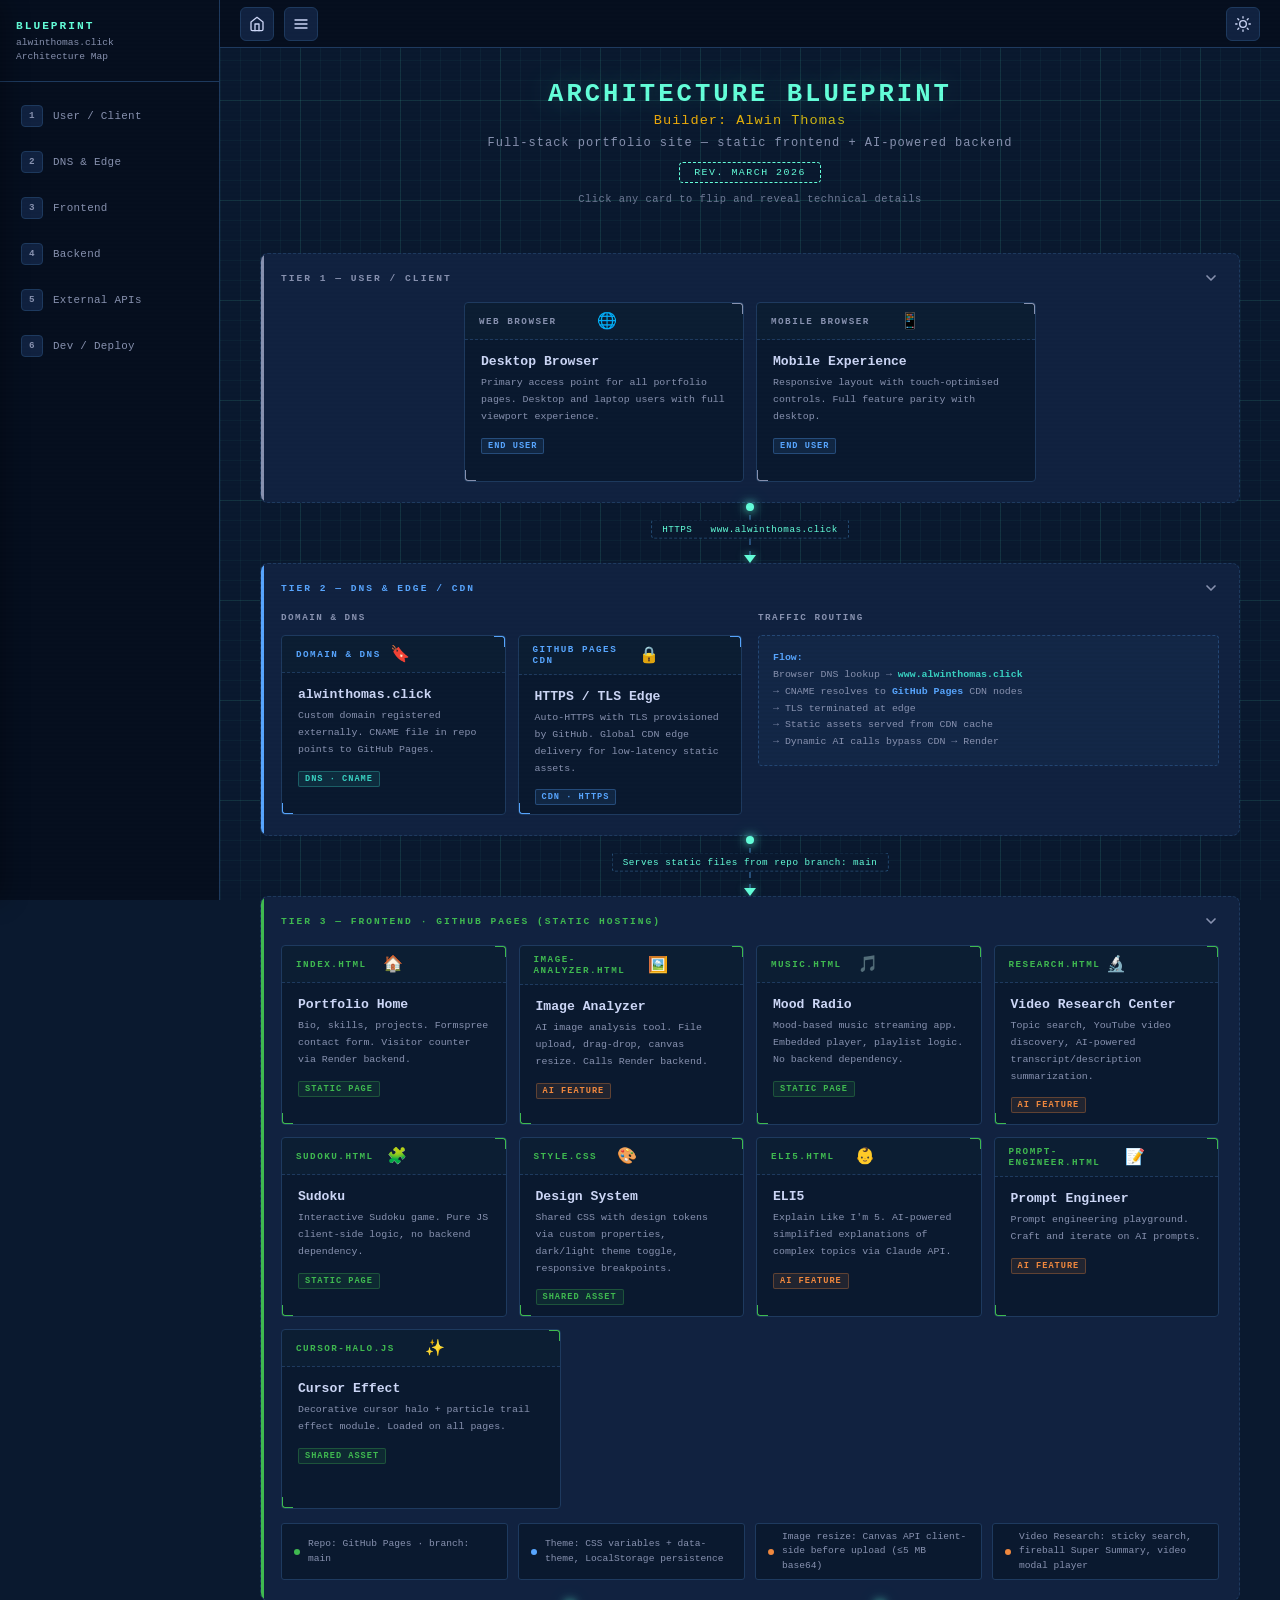
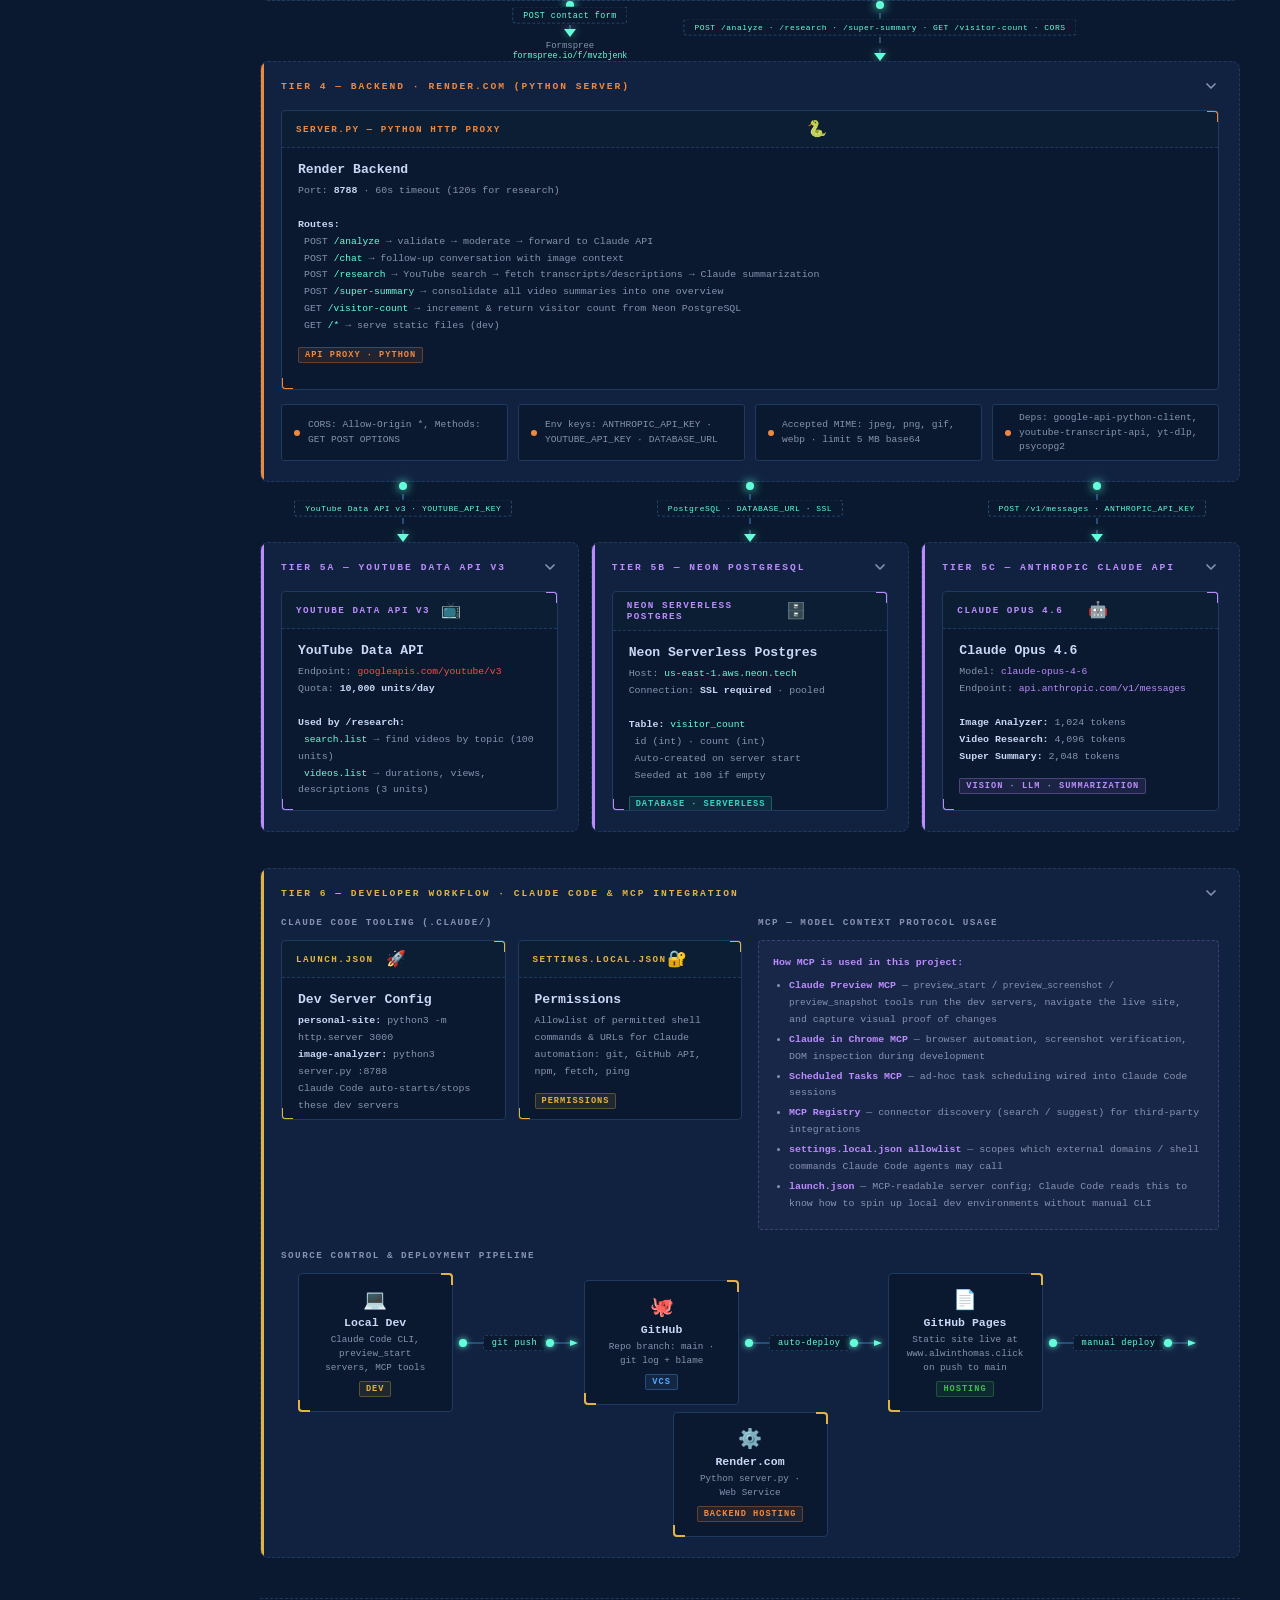
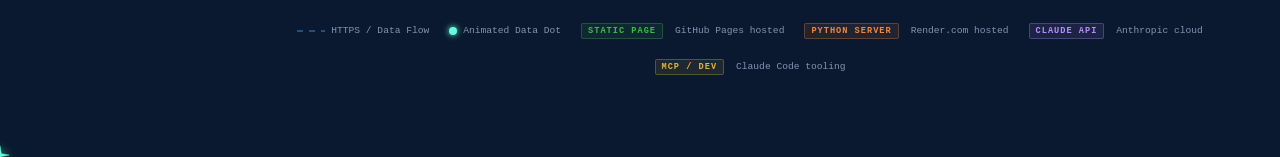
==== architecture.html @ e3422903 "Redesign architecture page: blueprint + flippable bento cards - Combined blueprint grid aesthetic wi" ====
<!DOCTYPE html>
<html lang="en">
<head>
  <meta charset="UTF-8">
  <meta name="viewport" content="width=device-width, initial-scale=1.0">
  <title>Architecture Blueprint</title>
  <style>
    /* ═══════════════════════════════════════════════════════════
       CSS CUSTOM PROPERTIES
    ═══════════════════════════════════════════════════════════ */
    :root {
      --bg: #0a192f;
      --bg-deep: #060f1f;
      --surface: #112240;
      --surface2: #1d3461;
      --border: #1e3a5f;
      --border-bright: #264f78;
      --text: #ccd6f6;
      --text-dim: #8892b0;
      --accent: #64ffda;
      --accent-glow: rgba(100, 255, 218, 0.15);
      --accent-blue: #58a6ff;
      --accent-green: #3fb950;
      --accent-orange: #f0883e;
      --accent-purple: #bc8cff;
      --accent-yellow: #e3b341;
      --accent-red: #f85149;
      --accent-teal: #39d3c3;
      --grid-color: rgba(100, 255, 218, 0.04);
      --grid-line: rgba(100, 255, 218, 0.08);
      --sidebar-w: 220px;
      --mono: 'SF Mono', 'Fira Code', 'Fira Mono', 'Roboto Mono', Consolas, monospace;
      --flip-speed: 0.6s;
    }
    [data-theme="light"] {
      --bg: #e8edf5;
      --bg-deep: #dde3ee;
      --surface: #ffffff;
      --surface2: #f0f4fa;
      --border: #c0cfe0;
      --border-bright: #8da4c4;
      --text: #1a2744;
      --text-dim: #4a5a7a;
      --accent: #0fa68a;
      --accent-glow: rgba(15, 166, 138, 0.1);
      --grid-color: rgba(15, 166, 138, 0.03);
      --grid-line: rgba(15, 166, 138, 0.06);
      --accent-blue: #0969da;
      --accent-green: #1a7f37;
      --accent-orange: #bc4c00;
      --accent-purple: #8250df;
      --accent-yellow: #9a6700;
      --accent-red: #cf222e;
      --accent-teal: #0e8a7e;
    }

    /* ═══════════════════════════════════════════════════════════
       RESET & BASE
    ═══════════════════════════════════════════════════════════ */
    *, *::before, *::after { box-sizing: border-box; margin: 0; padding: 0; }

    body {
      font-family: var(--mono);
      background: var(--bg);
      color: var(--text);
      min-height: 100vh;
      overflow-x: hidden;
      position: relative;
    }

    /* Blueprint grid background */
    body::before {
      content: '';
      position: fixed;
      inset: 0;
      background:
        linear-gradient(var(--grid-line) 1px, transparent 1px),
        linear-gradient(90deg, var(--grid-line) 1px, transparent 1px),
        linear-gradient(var(--grid-color) 1px, transparent 1px),
        linear-gradient(90deg, var(--grid-color) 1px, transparent 1px);
      background-size: 100px 100px, 100px 100px, 20px 20px, 20px 20px;
      z-index: 0;
      pointer-events: none;
    }

    /* Scanline FX */
    body::after {
      content: '';
      position: fixed;
      inset: 0;
      background: repeating-linear-gradient(0deg, transparent, transparent 2px, rgba(0,0,0,0.015) 2px, rgba(0,0,0,0.015) 4px);
      pointer-events: none;
      z-index: 9990;
    }
    [data-theme="light"] body::after { background: none; }

    html { scroll-behavior: smooth; }

    /* ═══════════════════════════════════════════════════════════
       RAINBOW TITLE EFFECT
    ═══════════════════════════════════════════════════════════ */
    @keyframes rainbowShift {
      0%   { background-position: 0% 50%; }
      50%  { background-position: 100% 50%; }
      100% { background-position: 0% 50%; }
    }
    .rainbow-text {
      background: linear-gradient(90deg, #f97316, #eab308, #22c55e, #3b82f6, #a855f7, #ec4899, #f97316);
      background-size: 300% 100%;
      -webkit-background-clip: text;
      background-clip: text;
      -webkit-text-fill-color: transparent;
      color: transparent;
      animation: rainbowShift 4s ease infinite;
      font-weight: 500;
    }

    /* ═══════════════════════════════════════════════════════════
       LAYOUT: SIDEBAR + MAIN
    ═══════════════════════════════════════════════════════════ */
    .layout {
      display: flex;
      min-height: 100vh;
      position: relative;
      z-index: 1;
    }

    /* ── Left Sidebar ── */
    .sidebar {
      position: fixed;
      top: 0; left: 0;
      width: var(--sidebar-w);
      height: 100vh;
      background: var(--bg-deep);
      border-right: 1px solid var(--border);
      display: flex;
      flex-direction: column;
      z-index: 50;
      padding: 20px 0;
      overflow-y: auto;
      transition: transform 0.3s ease;
    }
    .sidebar-brand {
      padding: 0 16px 16px;
      border-bottom: 1px solid var(--border);
      margin-bottom: 12px;
    }
    .sidebar-brand h2 {
      font-size: 0.7rem;
      text-transform: uppercase;
      letter-spacing: 2px;
      color: var(--accent);
      margin-bottom: 4px;
    }
    .sidebar-brand p {
      font-size: 0.6rem;
      color: var(--text-dim);
      line-height: 1.5;
    }
    .sidebar-nav {
      list-style: none;
      display: flex;
      flex-direction: column;
      gap: 2px;
      padding: 0 8px;
      flex: 1;
    }
    .sidebar-nav li a {
      display: flex;
      align-items: center;
      gap: 10px;
      padding: 10px 12px;
      border-radius: 6px;
      text-decoration: none;
      font-size: 0.68rem;
      color: var(--text-dim);
      transition: all 0.2s;
      border: 1px solid transparent;
      letter-spacing: 0.3px;
    }
    .sidebar-nav li a:hover,
    .sidebar-nav li a.active {
      background: var(--accent-glow);
      color: var(--accent);
      border-color: rgba(100, 255, 218, 0.15);
    }
    .sidebar-nav li a .tier-num {
      display: inline-flex;
      align-items: center;
      justify-content: center;
      width: 22px; height: 22px;
      border-radius: 4px;
      background: var(--surface);
      border: 1px solid var(--border);
      font-size: 0.58rem;
      font-weight: 700;
      flex-shrink: 0;
    }
    .sidebar-nav li a.active .tier-num {
      background: var(--accent);
      color: var(--bg);
      border-color: var(--accent);
    }

    /* ── Main content area ── */
    .main {
      margin-left: var(--sidebar-w);
      flex: 1;
      padding: 64px 40px 80px;
      min-width: 0;
    }

    /* ═══════════════════════════════════════════════════════════
       TOP BAR
    ═══════════════════════════════════════════════════════════ */
    .top-bar {
      position: fixed;
      top: 0;
      left: var(--sidebar-w);
      right: 0;
      height: 48px;
      background: var(--bg-deep);
      border-bottom: 1px solid var(--border);
      display: flex;
      align-items: center;
      justify-content: space-between;
      padding: 0 20px;
      z-index: 60;
      backdrop-filter: blur(10px);
      -webkit-backdrop-filter: blur(10px);
    }
    .top-bar-left, .top-bar-right {
      display: flex;
      align-items: center;
      gap: 10px;
    }
    .btn-icon {
      width: 34px; height: 34px;
      border-radius: 6px;
      border: 1px solid var(--border);
      background: var(--surface);
      color: var(--text);
      cursor: pointer;
      display: flex;
      align-items: center;
      justify-content: center;
      transition: all 0.2s;
      text-decoration: none;
    }
    .btn-icon:hover {
      border-color: var(--accent);
      color: var(--accent);
    }
    .btn-icon svg { width: 16px; height: 16px; }

    .theme-toggle .icon-sun,
    .theme-toggle .icon-moon {
      position: absolute;
      transition: opacity 0.2s, transform 0.2s;
    }
    .theme-toggle .icon-moon { opacity: 0; transform: rotate(-30deg) scale(0.8); }
    [data-theme="light"] .theme-toggle .icon-sun { opacity: 0; transform: rotate(30deg) scale(0.8); }
    [data-theme="light"] .theme-toggle .icon-moon { opacity: 1; transform: rotate(0deg) scale(1); }

    .hamburger-btn { display: none; }

    /* ═══════════════════════════════════════════════════════════
       HEADER
    ═══════════════════════════════════════════════════════════ */
    .page-header {
      text-align: center;
      margin-bottom: 48px;
      padding-top: 16px;
    }
    .page-header h1 {
      font-size: 1.6rem;
      font-weight: 700;
      letter-spacing: 3px;
      text-transform: uppercase;
      color: var(--accent);
      text-shadow: 0 0 30px rgba(100, 255, 218, 0.3);
      margin-bottom: 4px;
    }
    .page-header .rainbow-text {
      font-size: 0.85rem;
      letter-spacing: 1px;
      margin-bottom: 8px;
    }
    .page-header .subtitle {
      font-size: 0.75rem;
      color: var(--text-dim);
      letter-spacing: 1px;
    }
    .page-header .badge {
      display: inline-block;
      margin-top: 12px;
      padding: 4px 14px;
      border: 1px dashed var(--accent);
      border-radius: 4px;
      font-size: 0.62rem;
      color: var(--accent);
      letter-spacing: 1.5px;
      text-transform: uppercase;
    }
    .page-header .flip-instruction {
      display: block;
      margin-top: 10px;
      font-size: 0.65rem;
      color: var(--text-dim);
      letter-spacing: 0.5px;
      opacity: 0.8;
    }

    /* ═══════════════════════════════════════════════════════════
       TIER SECTIONS (Collapsible)
    ═══════════════════════════════════════════════════════════ */
    .tier-section {
      position: relative;
      margin-bottom: 0;
      scroll-margin-top: 60px;
    }
    .tier-band {
      border: 1px dashed var(--border);
      border-radius: 8px;
      background: var(--surface);
      position: relative;
      overflow: hidden;
      transition: border-color 0.3s;
    }
    .tier-band::before {
      content: '';
      position: absolute;
      top: 0; left: 0;
      width: 3px; height: 100%;
      background: var(--tier-color, var(--accent));
    }
    .tier-band.highlight {
      border-color: var(--accent);
      box-shadow: 0 0 20px rgba(100, 255, 218, 0.08);
    }

    .tier-header {
      display: flex;
      align-items: center;
      gap: 12px;
      padding: 16px 20px;
      cursor: pointer;
      user-select: none;
      transition: background 0.2s;
    }
    .tier-header:hover {
      background: rgba(100, 255, 218, 0.03);
    }
    .tier-header .tier-label {
      font-size: 0.6rem;
      text-transform: uppercase;
      letter-spacing: 2px;
      color: var(--tier-color, var(--accent));
      font-weight: 700;
      flex: 1;
    }
    .tier-header .tier-chevron {
      width: 16px; height: 16px;
      color: var(--text-dim);
      transition: transform 0.3s;
      flex-shrink: 0;
    }
    .tier-band.collapsed .tier-chevron {
      transform: rotate(-90deg);
    }
    .tier-body {
      padding: 0 20px 20px;
      overflow: hidden;
      transition: max-height 0.4s ease, opacity 0.3s ease;
      max-height: 3000px;
      opacity: 1;
    }
    .tier-band.collapsed .tier-body {
      max-height: 0;
      opacity: 0;
      padding-top: 0;
      padding-bottom: 0;
    }

    /* Tier color variants */
    .tier-client   { --tier-color: #8892b0; }
    .tier-edge     { --tier-color: #58a6ff; }
    .tier-frontend { --tier-color: #3fb950; }
    .tier-backend  { --tier-color: #f0883e; }
    .tier-apis     { --tier-color: #bc8cff; }
    .tier-dev      { --tier-color: #e3b341; }

    /* ═══════════════════════════════════════════════════════════
       CONNECTION LINES BETWEEN TIERS
    ═══════════════════════════════════════════════════════════ */
    .connection {
      display: flex;
      flex-direction: column;
      align-items: center;
      padding: 0;
      position: relative;
      height: 60px;
    }
    .connection-line {
      width: 2px;
      flex: 1;
      position: relative;
      overflow: visible;
    }
    .connection-line::before {
      content: '';
      position: absolute;
      top: 0; left: 0;
      width: 100%; height: 100%;
      background: repeating-linear-gradient(
        to bottom,
        var(--border-bright) 0px, var(--border-bright) 6px,
        transparent 6px, transparent 12px
      );
    }
    .connection-line::after {
      content: '';
      position: absolute;
      left: -3px;
      width: 8px; height: 8px;
      border-radius: 50%;
      background: var(--accent);
      box-shadow: 0 0 10px var(--accent), 0 0 20px rgba(100, 255, 218, 0.3);
      animation: flowDown 2s ease-in-out infinite;
    }
    @keyframes flowDown {
      0% { top: -4px; opacity: 0; }
      10% { opacity: 1; }
      90% { opacity: 1; }
      100% { top: calc(100% - 4px); opacity: 0; }
    }
    .connection-label {
      font-size: 0.58rem;
      color: var(--accent);
      background: var(--bg);
      padding: 3px 10px;
      border: 1px dashed var(--border-bright);
      border-radius: 3px;
      white-space: nowrap;
      letter-spacing: 0.5px;
      position: absolute;
      top: 50%;
      left: 50%;
      transform: translate(-50%, -50%);
      z-index: 2;
    }
    .connection-arrow {
      width: 0; height: 0;
      border-left: 6px solid transparent;
      border-right: 6px solid transparent;
      border-top: 8px solid var(--accent);
      filter: drop-shadow(0 0 4px rgba(100, 255, 218, 0.5));
    }
    .connection-split {
      display: flex;
      justify-content: center;
      gap: 60px;
      padding: 0;
    }
    .connection-split .connection {
      flex: 1;
      max-width: 300px;
    }

    /* ═══════════════════════════════════════════════════════════
       FLIPPABLE BENTO CARDS (from Option B, styled as blueprint)
    ═══════════════════════════════════════════════════════════ */
    .cards-grid {
      display: flex;
      gap: 12px;
      flex-wrap: wrap;
    }
    .cards-grid.centered {
      justify-content: center;
    }

    .flip-card {
      perspective: 1200px;
      cursor: pointer;
      flex: 1;
      min-width: 180px;
      max-width: 280px;
    }
    .flip-card.wide {
      max-width: 100%;
      min-width: 0;
      flex: 1 1 100%;
    }

    .flip-card-inner {
      position: relative;
      width: 100%;
      min-height: 180px;
      transition: transform var(--flip-speed) cubic-bezier(0.4, 0, 0.2, 1);
      transform-style: preserve-3d;
    }
    .flip-card.flipped .flip-card-inner {
      transform: rotateY(180deg);
    }

    .flip-front, .flip-back {
      position: absolute;
      inset: 0;
      backface-visibility: hidden;
      -webkit-backface-visibility: hidden;
      border-radius: 4px;
      border: 1px solid var(--border);
      background: var(--bg);
      overflow: hidden;
      display: flex;
      flex-direction: column;
      transition: border-color 0.3s, box-shadow 0.3s;
    }
    .flip-card:hover .flip-front,
    .flip-card:hover .flip-back {
      border-color: var(--accent);
      box-shadow: 0 0 15px rgba(100, 255, 218, 0.08);
    }

    /* Blueprint corner marks */
    .flip-front::before, .flip-back::before {
      content: '';
      position: absolute;
      top: -1px; right: -1px;
      width: 12px; height: 12px;
      border-top: 2px solid var(--tier-color, var(--accent));
      border-right: 2px solid var(--tier-color, var(--accent));
      border-radius: 0 4px 0 0;
      z-index: 2;
    }
    .flip-front::after, .flip-back::after {
      content: '';
      position: absolute;
      bottom: -1px; left: -1px;
      width: 12px; height: 12px;
      border-bottom: 2px solid var(--tier-color, var(--accent));
      border-left: 2px solid var(--tier-color, var(--accent));
      border-radius: 0 0 0 4px;
      z-index: 2;
    }

    .flip-back {
      transform: rotateY(180deg);
    }

    .card-strip {
      padding: 8px 14px;
      display: flex;
      align-items: center;
      justify-content: space-between;
      border-bottom: 1px dashed var(--border);
      flex-shrink: 0;
      background: rgba(100, 255, 218, 0.02);
    }
    .card-strip-label {
      font-size: 0.58rem;
      font-weight: 700;
      text-transform: uppercase;
      letter-spacing: 1.5px;
      color: var(--tier-color, var(--accent));
    }
    .card-strip-icon {
      font-size: 1rem;
    }
    .flip-hint {
      font-size: 0.52rem;
      color: var(--text-dim);
      opacity: 0;
      transition: opacity 0.3s;
      letter-spacing: 0.5px;
    }
    .flip-card:hover .flip-hint {
      opacity: 1;
    }

    .card-content {
      padding: 14px 16px;
      flex: 1;
      display: flex;
      flex-direction: column;
      gap: 6px;
      overflow-y: auto;
    }
    .card-title {
      font-size: 0.82rem;
      font-weight: 700;
      color: var(--text);
      font-family: var(--mono);
    }
    .card-sub {
      font-size: 0.62rem;
      color: var(--text-dim);
      line-height: 1.7;
    }
    .card-sub code {
      color: var(--accent);
      font-size: 0.6rem;
    }
    .card-sub strong {
      color: var(--text);
    }

    /* Back card */
    .back-title {
      font-size: 0.72rem;
      font-weight: 700;
      margin-bottom: 4px;
      color: var(--accent);
      text-transform: uppercase;
      letter-spacing: 1px;
    }
    .back-detail {
      font-size: 0.62rem;
      color: var(--text-dim);
      line-height: 1.7;
    }
    .back-detail code {
      font-family: var(--mono);
      font-size: 0.6rem;
      color: var(--accent);
    }
    .back-detail ul {
      padding-left: 16px;
      margin-top: 4px;
    }
    .back-detail li {
      margin-bottom: 3px;
    }
    .back-detail strong {
      color: var(--text);
    }

    /* Tags */
    .node-tag {
      display: inline-block;
      font-size: 0.54rem;
      font-weight: 700;
      text-transform: uppercase;
      letter-spacing: 1px;
      border-radius: 2px;
      padding: 2px 6px;
      margin-top: 6px;
      border: 1px solid;
      font-family: var(--mono);
      width: fit-content;
    }
    .tag-blue    { background: rgba(88,166,255,.1);  color: var(--accent-blue);   border-color: rgba(88,166,255,.3); }
    .tag-green   { background: rgba(63,185,80,.1);   color: var(--accent-green);  border-color: rgba(63,185,80,.3); }
    .tag-orange  { background: rgba(240,136,62,.1);  color: var(--accent-orange); border-color: rgba(240,136,62,.3); }
    .tag-purple  { background: rgba(188,140,255,.1); color: var(--accent-purple); border-color: rgba(188,140,255,.3); }
    .tag-yellow  { background: rgba(227,179,65,.1);  color: var(--accent-yellow); border-color: rgba(227,179,65,.3); }
    .tag-teal    { background: rgba(57,211,195,.1);  color: var(--accent-teal);   border-color: rgba(57,211,195,.3); }
    .tag-red     { background: rgba(248,81,73,.1);   color: var(--accent-red);    border-color: rgba(248,81,73,.3); }

    /* ═══════════════════════════════════════════════════════════
       INFO CHIPS
    ═══════════════════════════════════════════════════════════ */
    .info-row {
      display: flex;
      gap: 10px;
      flex-wrap: wrap;
      margin-top: 14px;
    }
    .info-chip {
      display: flex;
      align-items: center;
      gap: 8px;
      background: var(--bg);
      border: 1px solid var(--border);
      border-radius: 3px;
      padding: 6px 12px;
      font-size: 0.6rem;
      color: var(--text-dim);
      flex: 1;
      min-width: 170px;
      line-height: 1.5;
    }
    .info-chip .dot {
      width: 6px; height: 6px;
      border-radius: 50%;
      flex-shrink: 0;
    }
    .dot-green  { background: var(--accent-green); }
    .dot-orange { background: var(--accent-orange); }
    .dot-purple { background: var(--accent-purple); }
    .dot-blue   { background: var(--accent-blue); }
    .dot-yellow { background: var(--accent-yellow); }
    .dot-teal   { background: var(--accent-teal); }

    /* ═══════════════════════════════════════════════════════════
       SPLIT LAYOUT & MCP BOX
    ═══════════════════════════════════════════════════════════ */
    .split {
      display: flex;
      gap: 16px;
      flex-wrap: wrap;
    }
    .split-left  { flex: 1; min-width: 200px; }
    .split-right { flex: 1; min-width: 200px; }
    .section-title {
      font-size: 0.58rem;
      font-weight: 700;
      text-transform: uppercase;
      letter-spacing: 1.5px;
      color: var(--text-dim);
      margin-bottom: 12px;
    }
    .mcp-box {
      background: rgba(188,140,255,.04);
      border: 1px dashed rgba(188,140,255,.25);
      border-radius: 4px;
      padding: 14px;
      font-size: 0.62rem;
      color: var(--text-dim);
      line-height: 1.7;
    }
    .mcp-box strong { color: var(--accent-purple); }
    .mcp-box ul { padding-left: 16px; margin-top: 6px; }
    .mcp-box li { margin-bottom: 3px; }
    .flow-box {
      background: rgba(88,166,255,.04);
      border: 1px dashed rgba(88,166,255,.25);
      border-radius: 4px;
      padding: 14px;
      font-size: 0.62rem;
      color: var(--text-dim);
      line-height: 1.7;
    }
    .flow-box strong { color: var(--accent-blue); }

    /* ═══════════════════════════════════════════════════════════
       HORIZONTAL FLOW (Dev pipeline)
    ═══════════════════════════════════════════════════════════ */
    .hflow {
      display: flex;
      align-items: center;
      gap: 0;
      flex-wrap: wrap;
      justify-content: center;
    }
    .hconnector {
      display: flex;
      align-items: center;
      gap: 0;
      padding: 0 6px;
    }
    .hconnector .hline {
      height: 2px;
      width: 24px;
      background: var(--border-bright);
      position: relative;
    }
    .hconnector .hline::after {
      content: '';
      position: absolute;
      top: -3px; left: 0;
      width: 8px; height: 8px;
      border-radius: 50%;
      background: var(--accent);
      box-shadow: 0 0 6px var(--accent);
      animation: flowRight 2s ease-in-out infinite;
    }
    @keyframes flowRight {
      0% { left: -4px; opacity: 0; }
      15% { opacity: 1; }
      85% { opacity: 1; }
      100% { left: calc(100% - 4px); opacity: 0; }
    }
    .hconnector .hlabel {
      font-size: 0.54rem;
      color: var(--accent);
      white-space: nowrap;
      padding: 2px 8px;
      background: var(--bg);
      border: 1px dashed var(--border);
      border-radius: 2px;
      letter-spacing: 0.5px;
    }

    .pipeline-node {
      background: var(--bg);
      border: 1px solid var(--border);
      border-radius: 4px;
      padding: 14px 16px;
      min-width: 120px;
      max-width: 155px;
      position: relative;
      text-align: center;
    }
    .pipeline-node::before {
      content: '';
      position: absolute;
      top: -1px; right: -1px;
      width: 12px; height: 12px;
      border-top: 2px solid var(--accent-yellow);
      border-right: 2px solid var(--accent-yellow);
      border-radius: 0 4px 0 0;
    }
    .pipeline-node::after {
      content: '';
      position: absolute;
      bottom: -1px; left: -1px;
      width: 12px; height: 12px;
      border-bottom: 2px solid var(--accent-yellow);
      border-left: 2px solid var(--accent-yellow);
      border-radius: 0 0 0 4px;
    }
    .pipeline-node .node-icon { font-size: 1.2rem; margin-bottom: 4px; }
    .pipeline-node .node-title { font-size: 0.72rem; font-weight: 700; color: var(--text); margin-bottom: 4px; }
    .pipeline-node .node-sub { font-size: 0.58rem; color: var(--text-dim); line-height: 1.5; }

    /* ═══════════════════════════════════════════════════════════
       MINIMAP
    ═══════════════════════════════════════════════════════════ */
    .minimap {
      display: none;
    }
    .minimap-title {
      font-size: 0.45rem;
      text-transform: uppercase;
      letter-spacing: 1.5px;
      color: var(--text-dim);
      margin-bottom: 6px;
      text-align: center;
    }
    .minimap-track {
      position: relative;
      height: 140px;
      background: var(--surface);
      border-radius: 3px;
      border: 1px solid var(--border);
      overflow: hidden;
    }
    .minimap-block {
      position: absolute;
      left: 8%; width: 84%;
      border-radius: 2px;
      opacity: 0.7;
      transition: opacity 0.2s;
    }
    .minimap-block.active {
      opacity: 1;
      box-shadow: 0 0 6px currentColor;
    }
    .minimap-viewport {
      position: absolute;
      left: 0; width: 100%;
      background: rgba(100, 255, 218, 0.08);
      border: 1px solid rgba(100, 255, 218, 0.3);
      border-radius: 2px;
      transition: top 0.15s, height 0.15s;
      pointer-events: none;
    }

    /* ═══════════════════════════════════════════════════════════
       LEGEND
    ═══════════════════════════════════════════════════════════ */
    .legend {
      display: flex;
      gap: 20px;
      flex-wrap: wrap;
      justify-content: center;
      margin-top: 40px;
      padding-top: 24px;
      border-top: 1px dashed var(--border);
    }
    .legend-item {
      display: flex;
      align-items: center;
      gap: 6px;
      font-size: 0.6rem;
      color: var(--text-dim);
    }
    .legend-line {
      width: 28px; height: 2px;
    }

    /* ═══════════════════════════════════════════════════════════
       MOBILE NAV DRAWER
    ═══════════════════════════════════════════════════════════ */
    .nav-overlay {
      display: none;
      position: fixed;
      inset: 0;
      background: rgba(0,0,0,0.6);
      z-index: 300;
    }
    .nav-overlay.open { display: block; }
    .nav-drawer {
      position: fixed;
      top: 0; left: 0;
      width: 260px;
      height: 100%;
      background: var(--surface);
      border-right: 1px solid var(--border);
      box-shadow: 4px 0 24px rgba(0,0,0,0.3);
      transform: translateX(-100%);
      transition: transform 0.25s cubic-bezier(0.4,0,0.2,1);
      z-index: 400;
      display: flex;
      flex-direction: column;
      padding: 1.25rem 1rem;
    }
    .nav-drawer.open { transform: translateX(0); }
    .nav-drawer-header {
      display: flex;
      justify-content: space-between;
      align-items: center;
      margin-bottom: 1rem;
    }
    .nav-drawer-title {
      font-size: 0.7rem;
      font-weight: 700;
      text-transform: uppercase;
      letter-spacing: 1.5px;
      color: var(--text-dim);
    }
    .nav-close {
      width: 32px; height: 32px;
      border-radius: 6px;
      border: none;
      background: transparent;
      color: var(--text);
      cursor: pointer;
      display: flex;
      align-items: center;
      justify-content: center;
    }
    .nav-close:hover { background: var(--surface2); }
    .nav-list {
      list-style: none;
      display: flex;
      flex-direction: column;
      gap: 2px;
    }
    .nav-list .nav-item {
      display: block;
      padding: 0.6rem 0.75rem;
      border-radius: 6px;
      text-decoration: none;
      font-size: 0.82rem;
      font-weight: 500;
      color: var(--text);
      transition: background 0.15s, color 0.15s;
      font-family: var(--mono);
    }
    .nav-list .nav-item:hover {
      background: var(--surface2);
      color: var(--accent);
    }

    /* ═══════════════════════════════════════════════════════════
       RESPONSIVE
    ═══════════════════════════════════════════════════════════ */
    @media (max-width: 900px) {
      .sidebar { transform: translateX(-100%); }
      .sidebar.mobile-open { transform: translateX(0); z-index: 310; }
      .main { margin-left: 0; }
      .top-bar { left: 0; }
      .hamburger-btn { display: flex; }
      .minimap { display: none; }
      .flip-card { max-width: 100%; }
    }

    @media (max-width: 600px) {
      .main { padding: 56px 12px 60px; }
      .flip-card { min-width: 120px; max-width: 100%; }
      .cards-grid { gap: 8px; }
      .split { flex-direction: column; }
      .split-left, .split-right { min-width: 0; width: 100%; }
      .info-chip { min-width: 0; flex: 1 1 100%; font-size: 0.56rem; }
      .hflow { flex-direction: column; align-items: stretch; gap: 6px; }
      .hconnector { display: none; }
      .connection-split { flex-direction: column; align-items: center; gap: 0; }
      .connection-split .connection { max-width: 100%; }
      .page-header h1 { font-size: 1.1rem; letter-spacing: 2px; }
    }

    /* ═══════════════════════════════════════════════════════════
       STAR CURSOR + PARTICLE TRAIL
    ═══════════════════════════════════════════════════════════ */
    * { cursor: none !important; }
    #star-cursor {
      position: fixed; width: 22px; height: 22px;
      pointer-events: none; z-index: 99999;
      transform: translate(-50%, -50%); will-change: left, top;
    }
    #star-cursor svg { width: 100%; height: 100%; filter: drop-shadow(0 0 4px rgba(100,255,218,0.6)); }
    [data-theme="light"] #star-cursor svg { filter: drop-shadow(0 0 5px rgba(15,166,138,0.7)); }
    @keyframes starSpin { to { transform: translate(-50%, -50%) rotate(360deg); } }
    #star-cursor.spinning { animation: starSpin 0.6s linear infinite; }
    .trail-particle {
      position: fixed; border-radius: 50%; pointer-events: none; z-index: 9998;
      animation: trailFade 0.5s ease-out forwards;
    }
    @keyframes trailFade {
      0%   { opacity: 0.85; transform: translate(-50%, -50%) scale(1); }
      100% { opacity: 0;    transform: translate(-50%, calc(-50% - 18px)) scale(0.2); }
    }

    /* ═══════════════════════════════════════════════════════════
       FADE-IN ANIMATION
    ═══════════════════════════════════════════════════════════ */
    .fade-in {
      opacity: 0;
      transform: translateY(20px);
      transition: opacity 0.6s ease, transform 0.6s ease;
    }
    .fade-in.visible {
      opacity: 1;
      transform: translateY(0);
    }
  </style>
</head>
<body>

<!-- ═══════════════════════════════════════════════════════════
     SIDEBAR NAVIGATION
═══════════════════════════════════════════════════════════ -->
<aside class="sidebar" id="sidebar">
  <div class="sidebar-brand">
    <h2>Blueprint</h2>
    <p>alwinthomas.click<br>Architecture Map</p>
  </div>
  <ul class="sidebar-nav" id="sidebar-nav">
    <li><a href="#tier-1" data-tier="tier-1"><span class="tier-num">1</span> User / Client</a></li>
    <li><a href="#tier-2" data-tier="tier-2"><span class="tier-num">2</span> DNS &amp; Edge</a></li>
    <li><a href="#tier-3" data-tier="tier-3"><span class="tier-num">3</span> Frontend</a></li>
    <li><a href="#tier-4" data-tier="tier-4"><span class="tier-num">4</span> Backend</a></li>
    <li><a href="#tier-5" data-tier="tier-5"><span class="tier-num">5</span> External APIs</a></li>
    <li><a href="#tier-6" data-tier="tier-6"><span class="tier-num">6</span> Dev / Deploy</a></li>
  </ul>
</aside>

<!-- ═══════════════════════════════════════════════════════════
     MOBILE NAV DRAWER
═══════════════════════════════════════════════════════════ -->
<div class="nav-overlay" id="nav-overlay"></div>
<nav class="nav-drawer" id="nav-drawer" aria-hidden="true">
  <div class="nav-drawer-header">
    <span class="nav-drawer-title">Pages</span>
    <button class="nav-close" id="nav-close" aria-label="Close menu">
      <svg width="18" height="18" viewBox="0 0 24 24" fill="none" stroke="currentColor" stroke-width="2"
        stroke-linecap="round" stroke-linejoin="round"><line x1="18" y1="6" x2="6" y2="18"/>
        <line x1="6" y1="6" x2="18" y2="18"/></svg>
    </button>
  </div>
  <ul class="nav-list">
    <li><a class="nav-item" href="index.html">Home</a></li>
    <li><a class="nav-item" href="music.html">Mood Radio</a></li>
    <li><a class="nav-item" href="skills.html">Skills Zone</a></li>
    <li><a class="nav-item" href="image-analyzer.html">Image Analyzer</a></li>
    <li><a class="nav-item" href="research.html">Video Research Center</a></li>
    <li><a class="nav-item" href="architecture.html">Architecture</a></li>
  </ul>
</nav>

<!-- ═══════════════════════════════════════════════════════════
     TOP BAR
═══════════════════════════════════════════════════════════ -->
<div class="top-bar">
  <div class="top-bar-left">
    <button class="btn-icon hamburger-btn" id="hamburger" aria-label="Open menu">
      <svg viewBox="0 0 24 24" fill="none" stroke="currentColor" stroke-width="2" stroke-linecap="round" stroke-linejoin="round">
        <line x1="3" y1="6" x2="21" y2="6"/><line x1="3" y1="12" x2="21" y2="12"/><line x1="3" y1="18" x2="21" y2="18"/>
      </svg>
    </button>
    <a class="btn-icon" href="index.html" aria-label="Go to home">
      <svg viewBox="0 0 24 24" fill="none" stroke="currentColor" stroke-width="2" stroke-linecap="round" stroke-linejoin="round">
        <path d="M3 9l9-7 9 7v11a2 2 0 0 1-2 2H5a2 2 0 0 1-2-2z"/>
        <polyline points="9 22 9 12 15 12 15 22"/>
      </svg>
    </a>
    <button class="btn-icon" id="pages-btn" aria-label="Open pages menu">
      <svg viewBox="0 0 24 24" fill="none" stroke="currentColor" stroke-width="2" stroke-linecap="round" stroke-linejoin="round">
        <line x1="3" y1="6" x2="21" y2="6"/><line x1="3" y1="12" x2="21" y2="12"/><line x1="3" y1="18" x2="21" y2="18"/>
      </svg>
    </button>
  </div>
  <div class="top-bar-right">
    <button class="btn-icon theme-toggle" id="theme-toggle" aria-label="Toggle theme">
      <svg class="icon-sun" viewBox="0 0 24 24" fill="none" stroke="currentColor" stroke-width="2" stroke-linecap="round" stroke-linejoin="round">
        <circle cx="12" cy="12" r="5"/><line x1="12" y1="1" x2="12" y2="3"/><line x1="12" y1="21" x2="12" y2="23"/>
        <line x1="4.22" y1="4.22" x2="5.64" y2="5.64"/><line x1="18.36" y1="18.36" x2="19.78" y2="19.78"/>
        <line x1="1" y1="12" x2="3" y2="12"/><line x1="21" y1="12" x2="23" y2="12"/>
        <line x1="4.22" y1="19.78" x2="5.64" y2="18.36"/><line x1="18.36" y1="5.64" x2="19.78" y2="4.22"/>
      </svg>
      <svg class="icon-moon" viewBox="0 0 24 24" fill="none" stroke="currentColor" stroke-width="2" stroke-linecap="round" stroke-linejoin="round">
        <path d="M21 12.79A9 9 0 1 1 11.21 3 7 7 0 0 0 21 12.79z"/>
      </svg>
    </button>
  </div>
</div>

<!-- ═══════════════════════════════════════════════════════════
     MINIMAP
═══════════════════════════════════════════════════════════ -->
<div class="minimap" id="minimap">
  <div class="minimap-title">Map</div>
  <div class="minimap-track" id="minimap-track">
    <div class="minimap-block" id="mm-1" style="top:2%;height:10%;background:#8892b0;color:#8892b0"></div>
    <div class="minimap-block" id="mm-2" style="top:15%;height:14%;background:#58a6ff;color:#58a6ff"></div>
    <div class="minimap-block" id="mm-3" style="top:32%;height:16%;background:#3fb950;color:#3fb950"></div>
    <div class="minimap-block" id="mm-4" style="top:51%;height:14%;background:#f0883e;color:#f0883e"></div>
    <div class="minimap-block" id="mm-5" style="top:68%;height:14%;background:#bc8cff;color:#bc8cff"></div>
    <div class="minimap-block" id="mm-6" style="top:85%;height:13%;background:#e3b341;color:#e3b341"></div>
    <div class="minimap-viewport" id="minimap-viewport"></div>
  </div>
</div>

<!-- ═══════════════════════════════════════════════════════════
     MAIN CONTENT
═══════════════════════════════════════════════════════════ -->
<div class="layout">
  <div class="main" id="main-content">

    <div class="page-header fade-in">
      <h1>Architecture Blueprint</h1>
      <p class="rainbow-text">Builder: Alwin Thomas</p>
      <p class="subtitle">Full-stack portfolio site &mdash; static frontend + AI-powered backend</p>
      <div class="badge">REV. March 2026</div>
      <span class="flip-instruction">Click any card to flip and reveal technical details</span>
    </div>

    <!-- ════════════════════════════════════════════════════════
         TIER 1: CLIENT
    ════════════════════════════════════════════════════════ -->
    <div class="tier-section fade-in" id="tier-1">
      <div class="tier-band tier-client">
        <div class="tier-header" onclick="toggleTier(this)">
          <span class="tier-label">Tier 1 &mdash; User / Client</span>
          <svg class="tier-chevron" viewBox="0 0 24 24" fill="none" stroke="currentColor" stroke-width="2.5" stroke-linecap="round" stroke-linejoin="round"><polyline points="6 9 12 15 18 9"/></svg>
        </div>
        <div class="tier-body">
          <div class="cards-grid centered">

            <!-- Web Browser -->
            <div class="flip-card" onclick="flipCard(this)">
              <div class="flip-card-inner">
                <div class="flip-front">
                  <div class="card-strip">
                    <span class="card-strip-label">Web Browser</span>
                    <span class="card-strip-icon">&#x1F310;</span>
                    <span class="flip-hint">click to flip</span>
                  </div>
                  <div class="card-content">
                    <div class="card-title">Desktop Browser</div>
                    <div class="card-sub">Primary access point for all portfolio pages. Desktop and laptop users with full viewport experience.</div>
                    <span class="node-tag tag-blue">End User</span>
                  </div>
                </div>
                <div class="flip-back">
                  <div class="card-strip">
                    <span class="card-strip-label">Technical Details</span>
                    <span class="flip-hint">click to flip back</span>
                  </div>
                  <div class="card-content">
                    <div class="back-title">Browser Capabilities Used</div>
                    <div class="back-detail">
                      <ul>
                        <li><strong>HTTPS Requests</strong> &mdash; All traffic encrypted via TLS</li>
                        <li><strong>File API</strong> &mdash; Image upload for AI analyzer</li>
                        <li><strong>Canvas API</strong> &mdash; Client-side image resize before upload</li>
                        <li><strong>Fetch API</strong> &mdash; Cross-origin calls to Render backend</li>
                        <li><strong>LocalStorage</strong> &mdash; Theme persistence (dark/light)</li>
                        <li><strong>CSS Variables</strong> &mdash; Dynamic theming via <code>data-theme</code></li>
                      </ul>
                    </div>
                  </div>
                </div>
              </div>
            </div>

            <!-- Mobile Browser -->
            <div class="flip-card" onclick="flipCard(this)">
              <div class="flip-card-inner">
                <div class="flip-front">
                  <div class="card-strip">
                    <span class="card-strip-label">Mobile Browser</span>
                    <span class="card-strip-icon">&#x1F4F1;</span>
                    <span class="flip-hint">click to flip</span>
                  </div>
                  <div class="card-content">
                    <div class="card-title">Mobile Experience</div>
                    <div class="card-sub">Responsive layout with touch-optimised controls. Full feature parity with desktop.</div>
                    <span class="node-tag tag-blue">End User</span>
                  </div>
                </div>
                <div class="flip-back">
                  <div class="card-strip">
                    <span class="card-strip-label">Technical Details</span>
                    <span class="flip-hint">click to flip back</span>
                  </div>
                  <div class="card-content">
                    <div class="back-title">Mobile Optimizations</div>
                    <div class="back-detail">
                      <ul>
                        <li>Breakpoint: <code>&le;520px</code> for compact layout</li>
                        <li>Viewport meta tag for proper scaling</li>
                        <li>Touch-optimised tap targets</li>
                        <li>Cursor halo effect disabled on touch devices</li>
                        <li>Hamburger navigation for reduced screen space</li>
                      </ul>
                    </div>
                  </div>
                </div>
              </div>
            </div>

          </div>
        </div>
      </div>
    </div>

    <!-- Connection: Tier 1 -> 2 -->
    <div class="connection fade-in">
      <div class="connection-line">
        <span class="connection-label">HTTPS &nbsp; www.alwinthomas.click</span>
      </div>
      <div class="connection-arrow"></div>
    </div>

    <!-- ════════════════════════════════════════════════════════
         TIER 2: DNS & EDGE / CDN
    ════════════════════════════════════════════════════════ -->
    <div class="tier-section fade-in" id="tier-2">
      <div class="tier-band tier-edge">
        <div class="tier-header" onclick="toggleTier(this)">
          <span class="tier-label">Tier 2 &mdash; DNS &amp; Edge / CDN</span>
          <svg class="tier-chevron" viewBox="0 0 24 24" fill="none" stroke="currentColor" stroke-width="2.5" stroke-linecap="round" stroke-linejoin="round"><polyline points="6 9 12 15 18 9"/></svg>
        </div>
        <div class="tier-body">
          <div class="split">
            <div class="split-left">
              <div class="section-title">Domain &amp; DNS</div>
              <div class="cards-grid">

                <!-- Domain -->
                <div class="flip-card" onclick="flipCard(this)">
                  <div class="flip-card-inner">
                    <div class="flip-front">
                      <div class="card-strip">
                        <span class="card-strip-label">Domain &amp; DNS</span>
                        <span class="card-strip-icon">&#x1F516;</span>
                        <span class="flip-hint">click to flip</span>
                      </div>
                      <div class="card-content">
                        <div class="card-title">alwinthomas.click</div>
                        <div class="card-sub">Custom domain registered externally. CNAME file in repo points to GitHub Pages.</div>
                        <span class="node-tag tag-teal">DNS &middot; CNAME</span>
                      </div>
                    </div>
                    <div class="flip-back">
                      <div class="card-strip">
                        <span class="card-strip-label">DNS Config</span>
                        <span class="flip-hint">click to flip back</span>
                      </div>
                      <div class="card-content">
                        <div class="back-title">DNS Configuration</div>
                        <div class="back-detail">
                          <ul>
                            <li>CNAME file in repo: <code>www.alwinthomas.click</code></li>
                            <li>DNS lookup resolves CNAME to GitHub Pages IP addresses</li>
                            <li>TLS certificate auto-provisioned by GitHub</li>
                            <li>Supports both apex and www subdomain</li>
                          </ul>
                        </div>
                      </div>
                    </div>
                  </div>
                </div>

                <!-- CDN -->
                <div class="flip-card" onclick="flipCard(this)">
                  <div class="flip-card-inner">
                    <div class="flip-front">
                      <div class="card-strip">
                        <span class="card-strip-label">GitHub Pages CDN</span>
                        <span class="card-strip-icon">&#x1F512;</span>
                        <span class="flip-hint">click to flip</span>
                      </div>
                      <div class="card-content">
                        <div class="card-title">HTTPS / TLS Edge</div>
                        <div class="card-sub">Auto-HTTPS with TLS provisioned by GitHub. Global CDN edge delivery for low-latency static assets.</div>
                        <span class="node-tag tag-blue">CDN &middot; HTTPS</span>
                      </div>
                    </div>
                    <div class="flip-back">
                      <div class="card-strip">
                        <span class="card-strip-label">Traffic Flow</span>
                        <span class="flip-hint">click to flip back</span>
                      </div>
                      <div class="card-content">
                        <div class="back-title">Request Routing</div>
                        <div class="back-detail">
                          <strong>Flow:</strong><br>
                          Browser DNS lookup <code>www.alwinthomas.click</code><br>
                          CNAME resolves to <strong>GitHub Pages</strong> CDN nodes<br>
                          TLS terminated at edge<br>
                          Static assets served from CDN cache<br>
                          Dynamic AI calls bypass CDN and go directly to Render backend
                        </div>
                      </div>
                    </div>
                  </div>
                </div>

              </div>
            </div>
            <div class="split-right">
              <div class="section-title">Traffic Routing</div>
              <div class="flow-box">
                <strong>Flow:</strong><br>
                Browser DNS lookup &rarr; <strong style="color:var(--accent-teal)">www.alwinthomas.click</strong><br>
                &rarr; CNAME resolves to <strong style="color:var(--accent-blue)">GitHub Pages</strong> CDN nodes<br>
                &rarr; TLS terminated at edge<br>
                &rarr; Static assets served from CDN cache<br>
                &rarr; Dynamic AI calls bypass CDN &rarr; Render
              </div>
            </div>
          </div>
        </div>
      </div>
    </div>

    <!-- Connection: Tier 2 -> 3 -->
    <div class="connection fade-in">
      <div class="connection-line">
        <span class="connection-label">Serves static files from repo branch: main</span>
      </div>
      <div class="connection-arrow"></div>
    </div>

    <!-- ════════════════════════════════════════════════════════
         TIER 3: FRONTEND -- GitHub Pages
    ════════════════════════════════════════════════════════ -->
    <div class="tier-section fade-in" id="tier-3">
      <div class="tier-band tier-frontend">
        <div class="tier-header" onclick="toggleTier(this)">
          <span class="tier-label">Tier 3 &mdash; Frontend &middot; GitHub Pages (Static Hosting)</span>
          <svg class="tier-chevron" viewBox="0 0 24 24" fill="none" stroke="currentColor" stroke-width="2.5" stroke-linecap="round" stroke-linejoin="round"><polyline points="6 9 12 15 18 9"/></svg>
        </div>
        <div class="tier-body">
          <div class="cards-grid">

            <!-- index.html -->
            <div class="flip-card" onclick="flipCard(this)">
              <div class="flip-card-inner">
                <div class="flip-front">
                  <div class="card-strip"><span class="card-strip-label">index.html</span><span class="card-strip-icon">&#x1F3E0;</span><span class="flip-hint">click to flip</span></div>
                  <div class="card-content">
                    <div class="card-title">Portfolio Home</div>
                    <div class="card-sub">Bio, skills, projects. Formspree contact form. Visitor counter via Render backend.</div>
                    <span class="node-tag tag-green">Static Page</span>
                  </div>
                </div>
                <div class="flip-back">
                  <div class="card-strip"><span class="card-strip-label">Technical Details</span><span class="flip-hint">click to flip back</span></div>
                  <div class="card-content">
                    <div class="back-detail">
                      <ul>
                        <li>Formspree contact form: <code>POST /f/mvzbjenk</code></li>
                        <li>Visitor counter: cross-origin fetch to Render <code>/visitor-count</code></li>
                        <li>Responsive layout with CSS variables</li>
                        <li>Dark/light theme toggle with LocalStorage</li>
                      </ul>
                    </div>
                  </div>
                </div>
              </div>
            </div>

            <!-- image-analyzer.html -->
            <div class="flip-card" onclick="flipCard(this)">
              <div class="flip-card-inner">
                <div class="flip-front">
                  <div class="card-strip"><span class="card-strip-label">image-analyzer.html</span><span class="card-strip-icon">&#x1F5BC;&#xFE0F;</span><span class="flip-hint">click to flip</span></div>
                  <div class="card-content">
                    <div class="card-title">Image Analyzer</div>
                    <div class="card-sub">AI image analysis tool. File upload, drag-drop, canvas resize. Calls Render backend.</div>
                    <span class="node-tag tag-orange">AI Feature</span>
                  </div>
                </div>
                <div class="flip-back">
                  <div class="card-strip"><span class="card-strip-label">Technical Details</span><span class="flip-hint">click to flip back</span></div>
                  <div class="card-content">
                    <div class="back-detail">
                      <ul>
                        <li>Client-side Canvas API resize before upload</li>
                        <li>Max base64 payload: 5 MB</li>
                        <li>Calls Render backend <code>/analyze</code></li>
                        <li>Follow-up chat via <code>/chat</code> endpoint</li>
                        <li>Drag-and-drop + file picker input</li>
                      </ul>
                    </div>
                  </div>
                </div>
              </div>
            </div>

            <!-- music.html -->
            <div class="flip-card" onclick="flipCard(this)">
              <div class="flip-card-inner">
                <div class="flip-front">
                  <div class="card-strip"><span class="card-strip-label">music.html</span><span class="card-strip-icon">&#x1F3B5;</span><span class="flip-hint">click to flip</span></div>
                  <div class="card-content">
                    <div class="card-title">Mood Radio</div>
                    <div class="card-sub">Mood-based music streaming app. Embedded player, playlist logic. No backend dependency.</div>
                    <span class="node-tag tag-green">Static Page</span>
                  </div>
                </div>
                <div class="flip-back">
                  <div class="card-strip"><span class="card-strip-label">Technical Details</span><span class="flip-hint">click to flip back</span></div>
                  <div class="card-content">
                    <div class="back-detail">
                      <ul>
                        <li>Pure client-side music player</li>
                        <li>Embedded audio player with playlist logic</li>
                        <li>Mood selection drives track filtering</li>
                        <li>No backend API calls required</li>
                      </ul>
                    </div>
                  </div>
                </div>
              </div>
            </div>

            <!-- research.html -->
            <div class="flip-card" onclick="flipCard(this)">
              <div class="flip-card-inner">
                <div class="flip-front">
                  <div class="card-strip"><span class="card-strip-label">research.html</span><span class="card-strip-icon">&#x1F52C;</span><span class="flip-hint">click to flip</span></div>
                  <div class="card-content">
                    <div class="card-title">Video Research Center</div>
                    <div class="card-sub">Topic search, YouTube video discovery, AI-powered transcript/description summarization.</div>
                    <span class="node-tag tag-orange">AI Feature</span>
                  </div>
                </div>
                <div class="flip-back">
                  <div class="card-strip"><span class="card-strip-label">Technical Details</span><span class="flip-hint">click to flip back</span></div>
                  <div class="card-content">
                    <div class="back-detail">
                      <ul>
                        <li>Calls Render backend <code>/research</code> and <code>/super-summary</code></li>
                        <li>Sticky search bar, video modal player</li>
                        <li>Fireball Super Summary animation</li>
                        <li>YouTube video discovery + AI summarization</li>
                      </ul>
                    </div>
                  </div>
                </div>
              </div>
            </div>

            <!-- sudoku.html -->
            <div class="flip-card" onclick="flipCard(this)">
              <div class="flip-card-inner">
                <div class="flip-front">
                  <div class="card-strip"><span class="card-strip-label">sudoku.html</span><span class="card-strip-icon">&#x1F9E9;</span><span class="flip-hint">click to flip</span></div>
                  <div class="card-content">
                    <div class="card-title">Sudoku</div>
                    <div class="card-sub">Interactive Sudoku game. Pure JS client-side logic, no backend dependency.</div>
                    <span class="node-tag tag-green">Static Page</span>
                  </div>
                </div>
                <div class="flip-back">
                  <div class="card-strip"><span class="card-strip-label">Technical Details</span><span class="flip-hint">click to flip back</span></div>
                  <div class="card-content">
                    <div class="back-detail">
                      <ul>
                        <li>Client-side puzzle generation &amp; validation</li>
                        <li>Multiple difficulty levels</li>
                        <li>Pure JavaScript &mdash; zero backend calls</li>
                        <li>Keyboard and touch input support</li>
                      </ul>
                    </div>
                  </div>
                </div>
              </div>
            </div>

            <!-- style.css -->
            <div class="flip-card" onclick="flipCard(this)">
              <div class="flip-card-inner">
                <div class="flip-front">
                  <div class="card-strip"><span class="card-strip-label">style.css</span><span class="card-strip-icon">&#x1F3A8;</span><span class="flip-hint">click to flip</span></div>
                  <div class="card-content">
                    <div class="card-title">Design System</div>
                    <div class="card-sub">Shared CSS with design tokens via custom properties, dark/light theme toggle, responsive breakpoints.</div>
                    <span class="node-tag tag-green">Shared Asset</span>
                  </div>
                </div>
                <div class="flip-back">
                  <div class="card-strip"><span class="card-strip-label">Technical Details</span><span class="flip-hint">click to flip back</span></div>
                  <div class="card-content">
                    <div class="back-detail">
                      <ul>
                        <li>CSS custom properties for all design tokens</li>
                        <li>Dark/light theme via <code>data-theme</code> attribute</li>
                        <li>Responsive breakpoints at 900px and 520px</li>
                        <li>Shared across all portfolio pages</li>
                      </ul>
                    </div>
                  </div>
                </div>
              </div>
            </div>

            <!-- eli5.html -->
            <div class="flip-card" onclick="flipCard(this)">
              <div class="flip-card-inner">
                <div class="flip-front">
                  <div class="card-strip"><span class="card-strip-label">eli5.html</span><span class="card-strip-icon">&#x1F476;</span><span class="flip-hint">click to flip</span></div>
                  <div class="card-content">
                    <div class="card-title">ELI5</div>
                    <div class="card-sub">Explain Like I'm 5. AI-powered simplified explanations of complex topics via Claude API.</div>
                    <span class="node-tag tag-orange">AI Feature</span>
                  </div>
                </div>
                <div class="flip-back">
                  <div class="card-strip"><span class="card-strip-label">Technical Details</span><span class="flip-hint">click to flip back</span></div>
                  <div class="card-content">
                    <div class="back-detail">
                      <ul>
                        <li>AI-powered simplified topic breakdowns</li>
                        <li>Calls Render backend which proxies to Claude API</li>
                        <li>User enters topic, gets child-friendly explanation</li>
                      </ul>
                    </div>
                  </div>
                </div>
              </div>
            </div>

            <!-- prompt-engineer.html -->
            <div class="flip-card" onclick="flipCard(this)">
              <div class="flip-card-inner">
                <div class="flip-front">
                  <div class="card-strip"><span class="card-strip-label">prompt-engineer.html</span><span class="card-strip-icon">&#x1F4DD;</span><span class="flip-hint">click to flip</span></div>
                  <div class="card-content">
                    <div class="card-title">Prompt Engineer</div>
                    <div class="card-sub">Prompt engineering playground. Craft and iterate on AI prompts.</div>
                    <span class="node-tag tag-orange">AI Feature</span>
                  </div>
                </div>
                <div class="flip-back">
                  <div class="card-strip"><span class="card-strip-label">Technical Details</span><span class="flip-hint">click to flip back</span></div>
                  <div class="card-content">
                    <div class="back-detail">
                      <ul>
                        <li>Interactive prompt crafting interface</li>
                        <li>Sends prompts to Render backend proxy</li>
                        <li>Claude API processes and returns responses</li>
                      </ul>
                    </div>
                  </div>
                </div>
              </div>
            </div>

            <!-- cursor-halo.js -->
            <div class="flip-card" onclick="flipCard(this)">
              <div class="flip-card-inner">
                <div class="flip-front">
                  <div class="card-strip"><span class="card-strip-label">cursor-halo.js</span><span class="card-strip-icon">&#x2728;</span><span class="flip-hint">click to flip</span></div>
                  <div class="card-content">
                    <div class="card-title">Cursor Effect</div>
                    <div class="card-sub">Decorative cursor halo + particle trail effect module. Loaded on all pages.</div>
                    <span class="node-tag tag-green">Shared Asset</span>
                  </div>
                </div>
                <div class="flip-back">
                  <div class="card-strip"><span class="card-strip-label">Technical Details</span><span class="flip-hint">click to flip back</span></div>
                  <div class="card-content">
                    <div class="back-detail">
                      <ul>
                        <li>Light-blue glowing cursor orb</li>
                        <li>Desktop only (disabled on touch devices)</li>
                        <li>Smooth RAF tracking for fluid animation</li>
                        <li>External JS module loaded on all pages</li>
                      </ul>
                    </div>
                  </div>
                </div>
              </div>
            </div>

          </div>
          <div class="info-row">
            <div class="info-chip"><div class="dot dot-green"></div> Repo: GitHub Pages &middot; branch: main</div>
            <div class="info-chip"><div class="dot dot-blue"></div> Theme: CSS variables + data-theme, LocalStorage persistence</div>
            <div class="info-chip"><div class="dot dot-orange"></div> Image resize: Canvas API client-side before upload (&le;5 MB base64)</div>
            <div class="info-chip"><div class="dot dot-orange"></div> Video Research: sticky search, fireball Super Summary, video modal player</div>
          </div>
        </div>
      </div>
    </div>

    <!-- Split connectors: Formspree + Render -->
    <div class="connection-split fade-in">
      <div class="connection" style="max-width:200px">
        <div class="connection-line" style="background:none">
          <span class="connection-label" style="font-size:0.52rem">POST contact form</span>
        </div>
        <div class="connection-arrow"></div>
        <div style="font-size:0.56rem;color:var(--text-dim);text-align:center;margin-top:4px">Formspree<br><code style="font-size:0.52rem;color:var(--accent)">formspree.io/f/mvzbjenk</code></div>
      </div>
      <div class="connection">
        <div class="connection-line">
          <span class="connection-label" style="font-size:0.5rem">POST /analyze &middot; /research &middot; /super-summary &middot; GET /visitor-count &middot; CORS</span>
        </div>
        <div class="connection-arrow"></div>
      </div>
    </div>

    <!-- ════════════════════════════════════════════════════════
         TIER 4: BACKEND -- Render
    ════════════════════════════════════════════════════════ -->
    <div class="tier-section fade-in" id="tier-4">
      <div class="tier-band tier-backend">
        <div class="tier-header" onclick="toggleTier(this)">
          <span class="tier-label">Tier 4 &mdash; Backend &middot; Render.com (Python Server)</span>
          <svg class="tier-chevron" viewBox="0 0 24 24" fill="none" stroke="currentColor" stroke-width="2.5" stroke-linecap="round" stroke-linejoin="round"><polyline points="6 9 12 15 18 9"/></svg>
        </div>
        <div class="tier-body">
          <div class="cards-grid">

            <!-- server.py -->
            <div class="flip-card wide" onclick="flipCard(this)">
              <div class="flip-card-inner" style="min-height:280px">
                <div class="flip-front">
                  <div class="card-strip">
                    <span class="card-strip-label">server.py &mdash; Python HTTP Proxy</span>
                    <span class="card-strip-icon">&#x1F40D;</span>
                    <span class="flip-hint">click to flip</span>
                  </div>
                  <div class="card-content">
                    <div class="card-title">Render Backend</div>
                    <div class="card-sub">
                      Port: <strong>8788</strong> &middot; 60s timeout (120s for research)<br><br>
                      <strong>Routes:</strong><br>
                      &nbsp;POST <code>/analyze</code> &rarr; validate &rarr; moderate &rarr; forward to Claude API<br>
                      &nbsp;POST <code>/chat</code> &rarr; follow-up conversation with image context<br>
                      &nbsp;POST <code>/research</code> &rarr; YouTube search &rarr; fetch transcripts/descriptions &rarr; Claude summarization<br>
                      &nbsp;POST <code>/super-summary</code> &rarr; consolidate all video summaries into one overview<br>
                      &nbsp;GET  <code>/visitor-count</code> &rarr; increment &amp; return visitor count from Neon PostgreSQL<br>
                      &nbsp;GET  <code>/*</code> &rarr; serve static files (dev)
                    </div>
                    <span class="node-tag tag-orange">API Proxy &middot; Python</span>
                  </div>
                </div>
                <div class="flip-back">
                  <div class="card-strip">
                    <span class="card-strip-label">Responsibilities &amp; Config</span>
                    <span class="flip-hint">click to flip back</span>
                  </div>
                  <div class="card-content">
                    <div class="back-title">Server Responsibilities</div>
                    <div class="back-detail">
                      <ul>
                        <li>CORS headers (GET/POST/OPTIONS)</li>
                        <li>API key guard (env-only, never client-exposed)</li>
                        <li>Input validation &amp; image media-type check</li>
                        <li>Content moderation pipeline</li>
                        <li>Auto-resize fallback for oversized images</li>
                        <li>JSON response formatting</li>
                      </ul>
                      <br>
                      <strong>Dependencies:</strong> google-api-python-client, youtube-transcript-api, yt-dlp, psycopg2
                    </div>
                  </div>
                </div>
              </div>
            </div>

          </div>
          <div class="info-row">
            <div class="info-chip"><div class="dot dot-orange"></div> CORS: Allow-Origin *, Methods: GET POST OPTIONS</div>
            <div class="info-chip"><div class="dot dot-orange"></div> Env keys: ANTHROPIC_API_KEY &middot; YOUTUBE_API_KEY &middot; DATABASE_URL</div>
            <div class="info-chip"><div class="dot dot-orange"></div> Accepted MIME: jpeg, png, gif, webp &middot; limit 5 MB base64</div>
            <div class="info-chip"><div class="dot dot-orange"></div> Deps: google-api-python-client, youtube-transcript-api, yt-dlp, psycopg2</div>
          </div>
        </div>
      </div>
    </div>

    <!-- Split connectors to APIs -->
    <div class="connection-split fade-in">
      <div class="connection">
        <div class="connection-line">
          <span class="connection-label" style="font-size:0.5rem">YouTube Data API v3 &middot; YOUTUBE_API_KEY</span>
        </div>
        <div class="connection-arrow"></div>
      </div>
      <div class="connection">
        <div class="connection-line">
          <span class="connection-label" style="font-size:0.5rem">PostgreSQL &middot; DATABASE_URL &middot; SSL</span>
        </div>
        <div class="connection-arrow"></div>
      </div>
      <div class="connection">
        <div class="connection-line">
          <span class="connection-label" style="font-size:0.5rem">POST /v1/messages &middot; ANTHROPIC_API_KEY</span>
        </div>
        <div class="connection-arrow"></div>
      </div>
    </div>

    <!-- ════════════════════════════════════════════════════════
         TIER 5: EXTERNAL APIs & DB
    ════════════════════════════════════════════════════════ -->
    <div class="tier-section fade-in" id="tier-5">
      <div style="display:flex;gap:12px;flex-wrap:wrap">

        <!-- 5a: YouTube -->
        <div class="tier-band tier-apis" style="flex:1;min-width:220px">
          <div class="tier-header" onclick="toggleTier(this)">
            <span class="tier-label">Tier 5a &mdash; YouTube Data API v3</span>
            <svg class="tier-chevron" viewBox="0 0 24 24" fill="none" stroke="currentColor" stroke-width="2.5" stroke-linecap="round" stroke-linejoin="round"><polyline points="6 9 12 15 18 9"/></svg>
          </div>
          <div class="tier-body">
            <div class="cards-grid">
              <div class="flip-card wide" onclick="flipCard(this)">
                <div class="flip-card-inner" style="min-height:220px">
                  <div class="flip-front">
                    <div class="card-strip"><span class="card-strip-label">YouTube Data API v3</span><span class="card-strip-icon">&#x1F4FA;</span><span class="flip-hint">click to flip</span></div>
                    <div class="card-content">
                      <div class="card-title">YouTube Data API</div>
                      <div class="card-sub">
                        Endpoint: <code style="color:var(--accent-red)">googleapis.com/youtube/v3</code><br>
                        Quota: <strong>10,000 units/day</strong><br><br>
                        <strong>Used by /research:</strong><br>
                        &nbsp;<code>search.list</code> &rarr; find videos by topic (100 units)<br>
                        &nbsp;<code>videos.list</code> &rarr; durations, views, descriptions (3 units)
                      </div>
                      <span class="node-tag tag-red">Video Search &middot; Metadata</span>
                    </div>
                  </div>
                  <div class="flip-back">
                    <div class="card-strip"><span class="card-strip-label">Technical Details</span><span class="flip-hint">click to flip back</span></div>
                    <div class="card-content">
                      <div class="back-title">API Usage Details</div>
                      <div class="back-detail">
                        <ul>
                          <li><code>search.list</code> &rarr; find videos by topic (100 units each)</li>
                          <li><code>videos.list</code> &rarr; durations, views, descriptions (3 units each)</li>
                          <li>Transcript fallback: yt-dlp / youtube-transcript-api</li>
                          <li>Blocked on datacenter IPs &rarr; falls back to descriptions</li>
                        </ul>
                      </div>
                    </div>
                  </div>
                </div>
              </div>
            </div>
          </div>
        </div>

        <!-- 5b: Neon PostgreSQL -->
        <div class="tier-band tier-apis" style="flex:1;min-width:220px">
          <div class="tier-header" onclick="toggleTier(this)">
            <span class="tier-label">Tier 5b &mdash; Neon PostgreSQL</span>
            <svg class="tier-chevron" viewBox="0 0 24 24" fill="none" stroke="currentColor" stroke-width="2.5" stroke-linecap="round" stroke-linejoin="round"><polyline points="6 9 12 15 18 9"/></svg>
          </div>
          <div class="tier-body">
            <div class="cards-grid">
              <div class="flip-card wide" onclick="flipCard(this)">
                <div class="flip-card-inner" style="min-height:220px">
                  <div class="flip-front">
                    <div class="card-strip"><span class="card-strip-label">Neon Serverless Postgres</span><span class="card-strip-icon">&#x1F5C4;&#xFE0F;</span><span class="flip-hint">click to flip</span></div>
                    <div class="card-content">
                      <div class="card-title">Neon Serverless Postgres</div>
                      <div class="card-sub">
                        Host: <code>us-east-1.aws.neon.tech</code><br>
                        Connection: <strong>SSL required</strong> &middot; pooled<br><br>
                        <strong>Table:</strong> <code>visitor_count</code><br>
                        &nbsp;id (int) &middot; count (int)<br>
                        &nbsp;Auto-created on server start<br>
                        &nbsp;Seeded at 100 if empty
                      </div>
                      <span class="node-tag tag-teal">Database &middot; Serverless</span>
                    </div>
                  </div>
                  <div class="flip-back">
                    <div class="card-strip"><span class="card-strip-label">Technical Details</span><span class="flip-hint">click to flip back</span></div>
                    <div class="card-content">
                      <div class="back-title">Database Schema</div>
                      <div class="back-detail">
                        <ul>
                          <li>Columns: <code>id</code> (int), <code>count</code> (int)</li>
                          <li>Auto-created on server start</li>
                          <li>Seeded at 100 if table is empty</li>
                          <li>SSL required for all connections</li>
                          <li>Connection pooling enabled</li>
                        </ul>
                      </div>
                    </div>
                  </div>
                </div>
              </div>
            </div>
          </div>
        </div>

        <!-- 5c: Anthropic Claude API -->
        <div class="tier-band tier-apis" style="flex:1;min-width:220px">
          <div class="tier-header" onclick="toggleTier(this)">
            <span class="tier-label">Tier 5c &mdash; Anthropic Claude API</span>
            <svg class="tier-chevron" viewBox="0 0 24 24" fill="none" stroke="currentColor" stroke-width="2.5" stroke-linecap="round" stroke-linejoin="round"><polyline points="6 9 12 15 18 9"/></svg>
          </div>
          <div class="tier-body">
            <div class="cards-grid">
              <div class="flip-card wide" onclick="flipCard(this)">
                <div class="flip-card-inner" style="min-height:220px">
                  <div class="flip-front">
                    <div class="card-strip"><span class="card-strip-label">Claude Opus 4.6</span><span class="card-strip-icon">&#x1F916;</span><span class="flip-hint">click to flip</span></div>
                    <div class="card-content">
                      <div class="card-title">Claude Opus 4.6</div>
                      <div class="card-sub">
                        Model: <code style="color:var(--accent-purple)">claude-opus-4-6</code><br>
                        Endpoint: <code style="color:var(--accent-purple)">api.anthropic.com/v1/messages</code><br><br>
                        <strong>Image Analyzer:</strong> 1,024 tokens<br>
                        <strong>Video Research:</strong> 4,096 tokens<br>
                        <strong>Super Summary:</strong> 2,048 tokens
                      </div>
                      <span class="node-tag tag-purple">Vision &middot; LLM &middot; Summarization</span>
                    </div>
                  </div>
                  <div class="flip-back">
                    <div class="card-strip"><span class="card-strip-label">Technical Details</span><span class="flip-hint">click to flip back</span></div>
                    <div class="card-content">
                      <div class="back-title">Model Usage Breakdown</div>
                      <div class="back-detail">
                        <ul>
                          <li><strong>Image Analyzer:</strong> 1,024 max tokens<br>Input: base64 image + prompt &rarr; analysis</li>
                          <li><strong>Video Research:</strong> 4,096 max tokens<br>Input: transcripts/descriptions &rarr; bullet summaries</li>
                          <li><strong>Super Summary:</strong> 2,048 max tokens<br>Input: all bullet summaries &rarr; consolidated overview</li>
                        </ul>
                      </div>
                    </div>
                  </div>
                </div>
              </div>
            </div>
          </div>
        </div>

      </div>
    </div>

    <!-- Spacer -->
    <div style="height:36px"></div>

    <!-- ════════════════════════════════════════════════════════
         TIER 6: DEV WORKFLOW
    ════════════════════════════════════════════════════════ -->
    <div class="tier-section fade-in" id="tier-6">
      <div class="tier-band tier-dev">
        <div class="tier-header" onclick="toggleTier(this)">
          <span class="tier-label">Tier 6 &mdash; Developer Workflow &middot; Claude Code &amp; MCP Integration</span>
          <svg class="tier-chevron" viewBox="0 0 24 24" fill="none" stroke="currentColor" stroke-width="2.5" stroke-linecap="round" stroke-linejoin="round"><polyline points="6 9 12 15 18 9"/></svg>
        </div>
        <div class="tier-body">
          <div class="split">
            <div class="split-left">
              <div class="section-title">Claude Code Tooling (.claude/)</div>
              <div class="cards-grid">

                <!-- launch.json -->
                <div class="flip-card" onclick="flipCard(this)">
                  <div class="flip-card-inner">
                    <div class="flip-front">
                      <div class="card-strip"><span class="card-strip-label">launch.json</span><span class="card-strip-icon">&#x1F680;</span><span class="flip-hint">click to flip</span></div>
                      <div class="card-content">
                        <div class="card-title">Dev Server Config</div>
                        <div class="card-sub">
                          <strong>personal-site:</strong> python3 -m http.server 3000<br>
                          <strong>image-analyzer:</strong> python3 server.py :8788<br>
                          Claude Code auto-starts/stops these dev servers
                        </div>
                        <span class="node-tag tag-yellow">Dev Server Config</span>
                      </div>
                    </div>
                    <div class="flip-back">
                      <div class="card-strip"><span class="card-strip-label">Technical Details</span><span class="flip-hint">click to flip back</span></div>
                      <div class="card-content">
                        <div class="back-detail">
                          <ul>
                            <li>MCP-readable server configuration</li>
                            <li>Claude Code reads this to spin up local dev environments</li>
                            <li>No manual CLI required</li>
                          </ul>
                        </div>
                      </div>
                    </div>
                  </div>
                </div>

                <!-- settings.local.json -->
                <div class="flip-card" onclick="flipCard(this)">
                  <div class="flip-card-inner">
                    <div class="flip-front">
                      <div class="card-strip"><span class="card-strip-label">settings.local.json</span><span class="card-strip-icon">&#x1F510;</span><span class="flip-hint">click to flip</span></div>
                      <div class="card-content">
                        <div class="card-title">Permissions</div>
                        <div class="card-sub">Allowlist of permitted shell commands &amp; URLs for Claude automation: git, GitHub API, npm, fetch, ping</div>
                        <span class="node-tag tag-yellow">Permissions</span>
                      </div>
                    </div>
                    <div class="flip-back">
                      <div class="card-strip"><span class="card-strip-label">Technical Details</span><span class="flip-hint">click to flip back</span></div>
                      <div class="card-content">
                        <div class="back-detail">
                          <ul>
                            <li>Scoped: git, GitHub API, npm, fetch, ping</li>
                            <li>Controls which external domains agents may call</li>
                            <li>GitHub, Render health checks, CDN pings</li>
                          </ul>
                        </div>
                      </div>
                    </div>
                  </div>
                </div>

              </div>
            </div>
            <div class="split-right">
              <div class="section-title">MCP &mdash; Model Context Protocol Usage</div>
              <div class="mcp-box">
                <strong>How MCP is used in this project:</strong>
                <ul>
                  <li><strong>Claude Preview MCP</strong> &mdash; <code style="font-size:0.58rem">preview_start / preview_screenshot / preview_snapshot</code> tools run the dev servers, navigate the live site, and capture visual proof of changes</li>
                  <li><strong>Claude in Chrome MCP</strong> &mdash; browser automation, screenshot verification, DOM inspection during development</li>
                  <li><strong>Scheduled Tasks MCP</strong> &mdash; ad-hoc task scheduling wired into Claude Code sessions</li>
                  <li><strong>MCP Registry</strong> &mdash; connector discovery (search / suggest) for third-party integrations</li>
                  <li><strong>settings.local.json allowlist</strong> &mdash; scopes which external domains / shell commands Claude Code agents may call</li>
                  <li><strong>launch.json</strong> &mdash; MCP-readable server config; Claude Code reads this to know how to spin up local dev environments without manual CLI</li>
                </ul>
              </div>
            </div>
          </div>

          <!-- Git / CI pipeline row -->
          <div style="margin-top:20px">
            <div class="section-title">Source Control &amp; Deployment Pipeline</div>
            <div class="hflow">
              <div class="pipeline-node">
                <div class="node-icon">&#x1F4BB;</div>
                <div class="node-title">Local Dev</div>
                <div class="node-sub">Claude Code CLI, preview_start servers, MCP tools</div>
                <span class="node-tag tag-yellow">Dev</span>
              </div>
              <div class="hconnector">
                <div class="hline"></div>
                <span class="hlabel">git push</span>
                <div class="hline"></div>
                <svg fill="var(--accent)" width="8" height="6" viewBox="0 0 8 6" style="filter:drop-shadow(0 0 3px var(--accent))"><polygon points="8,3 0,0 0,6"/></svg>
              </div>
              <div class="pipeline-node">
                <div class="node-icon">&#x1F419;</div>
                <div class="node-title">GitHub</div>
                <div class="node-sub">Repo branch: main &middot; git log + blame</div>
                <span class="node-tag tag-blue">VCS</span>
              </div>
              <div class="hconnector">
                <div class="hline"></div>
                <span class="hlabel">auto-deploy</span>
                <div class="hline"></div>
                <svg fill="var(--accent)" width="8" height="6" viewBox="0 0 8 6" style="filter:drop-shadow(0 0 3px var(--accent))"><polygon points="8,3 0,0 0,6"/></svg>
              </div>
              <div class="pipeline-node">
                <div class="node-icon">&#x1F4C4;</div>
                <div class="node-title">GitHub Pages</div>
                <div class="node-sub">Static site live at www.alwinthomas.click on push to main</div>
                <span class="node-tag tag-green">Hosting</span>
              </div>
              <div class="hconnector">
                <div class="hline"></div>
                <span class="hlabel">manual deploy</span>
                <div class="hline"></div>
                <svg fill="var(--accent)" width="8" height="6" viewBox="0 0 8 6" style="filter:drop-shadow(0 0 3px var(--accent))"><polygon points="8,3 0,0 0,6"/></svg>
              </div>
              <div class="pipeline-node">
                <div class="node-icon">&#x2699;&#xFE0F;</div>
                <div class="node-title">Render.com</div>
                <div class="node-sub">Python server.py &middot; Web Service</div>
                <span class="node-tag tag-orange">Backend Hosting</span>
              </div>
            </div>
          </div>
        </div>
      </div>
    </div>

    <!-- ═══════════════════════════════════════════════════════════
         LEGEND
    ═══════════════════════════════════════════════════════════ -->
    <div class="legend">
      <div class="legend-item">
        <div class="legend-line" style="background:repeating-linear-gradient(to right,var(--border-bright) 0,var(--border-bright) 6px,transparent 6px,transparent 12px)"></div>
        <span>HTTPS / Data Flow</span>
      </div>
      <div class="legend-item">
        <div style="width:8px;height:8px;border-radius:50%;background:var(--accent);box-shadow:0 0 6px var(--accent)"></div>
        <span>Animated Data Dot</span>
      </div>
      <div class="legend-item"><span class="node-tag tag-green" style="margin:0">Static Page</span><span style="margin-left:6px">GitHub Pages hosted</span></div>
      <div class="legend-item"><span class="node-tag tag-orange" style="margin:0">Python Server</span><span style="margin-left:6px">Render.com hosted</span></div>
      <div class="legend-item"><span class="node-tag tag-purple" style="margin:0">Claude API</span><span style="margin-left:6px">Anthropic cloud</span></div>
      <div class="legend-item"><span class="node-tag tag-yellow" style="margin:0">MCP / Dev</span><span style="margin-left:6px">Claude Code tooling</span></div>
    </div>

  </div><!-- /main -->
</div><!-- /layout -->

<!-- ═══════════════════════════════════════════════════════════
     SCRIPTS
═══════════════════════════════════════════════════════════ -->
<script>
  // ── Navigation Drawer ──────────────────────────────────
  const hamburgerBtn = document.getElementById('hamburger');
  const pagesBtn     = document.getElementById('pages-btn');
  const navDrawer    = document.getElementById('nav-drawer');
  const navOverlay   = document.getElementById('nav-overlay');
  const navClose     = document.getElementById('nav-close');

  function openNav() { navDrawer.classList.add('open'); navOverlay.classList.add('open'); }
  function closeNav() { navDrawer.classList.remove('open'); navOverlay.classList.remove('open'); }
  pagesBtn.addEventListener('click', openNav);
  navClose.addEventListener('click', closeNav);
  navOverlay.addEventListener('click', closeNav);

  // Mobile hamburger opens sidebar on small screens
  const sidebar = document.getElementById('sidebar');
  hamburgerBtn.addEventListener('click', () => {
    sidebar.classList.toggle('mobile-open');
    if (sidebar.classList.contains('mobile-open')) {
      navOverlay.classList.add('open');
    } else {
      navOverlay.classList.remove('open');
    }
  });
  navOverlay.addEventListener('click', () => {
    sidebar.classList.remove('mobile-open');
  });

  // ── Theme Toggle ────────────────────────────────────────
  const root = document.documentElement;
  const themeBtn = document.getElementById('theme-toggle');
  const savedTheme = localStorage.getItem('theme');
  if (savedTheme === 'light') root.setAttribute('data-theme', 'light');

  themeBtn.addEventListener('click', () => {
    const isLight = root.getAttribute('data-theme') === 'light';
    if (isLight) {
      root.removeAttribute('data-theme');
      localStorage.setItem('theme', 'dark');
    } else {
      root.setAttribute('data-theme', 'light');
      localStorage.setItem('theme', 'light');
    }
  });

  // ── Collapsible Tiers ──────────────────────────────────
  function toggleTier(headerEl) {
    const band = headerEl.closest('.tier-band');
    band.classList.toggle('collapsed');
  }

  // ── Card Flip ───────────────────────────────────────────
  function flipCard(el) {
    el.classList.toggle('flipped');
  }

  // ── Sidebar Active State + Scroll Spy ──────────────────
  const sidebarLinks = document.querySelectorAll('.sidebar-nav a');
  const tierSections = document.querySelectorAll('.tier-section');
  const minimapBlocks = document.querySelectorAll('.minimap-block');
  const minimapViewport = document.getElementById('minimap-viewport');

  function updateActiveSection() {
    const scrollY = window.scrollY + 120;
    let activeId = '';

    tierSections.forEach(section => {
      const top = section.offsetTop;
      const bottom = top + section.offsetHeight;
      if (scrollY >= top && scrollY < bottom) {
        activeId = section.id;
      }
    });

    // Update sidebar
    sidebarLinks.forEach(link => {
      link.classList.toggle('active', link.getAttribute('data-tier') === activeId);
    });

    // Update minimap blocks
    const tierIds = ['tier-1','tier-2','tier-3','tier-4','tier-5','tier-6'];
    tierIds.forEach((id, i) => {
      const block = document.getElementById('mm-' + (i + 1));
      if (block) block.classList.toggle('active', id === activeId);
    });

    // Update minimap viewport indicator
    const docHeight = document.documentElement.scrollHeight;
    const viewHeight = window.innerHeight;
    const scrollTop = window.scrollY;
    const trackHeight = 140;
    const vpTop = (scrollTop / docHeight) * trackHeight;
    const vpHeight = (viewHeight / docHeight) * trackHeight;
    if (minimapViewport) {
      minimapViewport.style.top = vpTop + 'px';
      minimapViewport.style.height = Math.max(vpHeight, 10) + 'px';
    }
  }

  window.addEventListener('scroll', updateActiveSection, { passive: true });
  updateActiveSection();

  // Smooth scroll from sidebar
  sidebarLinks.forEach(link => {
    link.addEventListener('click', (e) => {
      e.preventDefault();
      const target = document.querySelector(link.getAttribute('href'));
      if (target) {
        target.scrollIntoView({ behavior: 'smooth', block: 'start' });
      }
      sidebar.classList.remove('mobile-open');
      navOverlay.classList.remove('open');
    });
  });

  // ── Scroll-triggered fade-in (IntersectionObserver) ────
  const fadeEls = document.querySelectorAll('.fade-in');
  const fadeObserver = new IntersectionObserver((entries) => {
    entries.forEach(entry => {
      if (entry.isIntersecting) {
        entry.target.classList.add('visible');
      }
    });
  }, { threshold: 0.08, rootMargin: '0px 0px -40px 0px' });
  fadeEls.forEach(el => fadeObserver.observe(el));

  // ── Star Cursor + Particle Trail ────────────────────────
  if (window.matchMedia('(hover: hover) and (pointer: fine)').matches) {
    const darkColors  = ['#64ffda','#38bdf8','#34d399','#818cf8','#f472b6'];
    const lightColors = ['#0fa68a','#0ea5e9','#10b981','#6366f1','#ec4899'];
    const star = document.createElement('div');
    star.id = 'star-cursor';
    star.innerHTML = '<svg viewBox="0 0 24 24" fill="none" xmlns="http://www.w3.org/2000/svg"><path d="M12 2 L13.5 10.5 L22 12 L13.5 13.5 L12 22 L10.5 13.5 L2 12 L10.5 10.5 Z" fill="#64ffda" stroke="#64ffda" stroke-width="0.5" stroke-linejoin="round"/></svg>';
    document.body.appendChild(star);
    let spinTimer = null;
    document.addEventListener('mousemove', (e) => {
      star.style.left = e.clientX + 'px';
      star.style.top  = e.clientY + 'px';
      star.classList.add('spinning');
      clearTimeout(spinTimer);
      spinTimer = setTimeout(() => star.classList.remove('spinning'), 150);
    });
    document.addEventListener('mouseleave', () => star.style.opacity = '0');
    document.addEventListener('mouseenter', () => star.style.opacity = '1');
    let lastX = -999, lastY = -999;
    document.addEventListener('mousemove', (e) => {
      const dx = e.clientX - lastX, dy = e.clientY - lastY;
      if (Math.sqrt(dx*dx + dy*dy) < 12) return;
      lastX = e.clientX; lastY = e.clientY;
      const isDark = root.getAttribute('data-theme') !== 'light';
      const colors = isDark ? darkColors : lightColors;
      const dot = document.createElement('div');
      dot.className = 'trail-particle';
      const size = Math.random() * 6 + 4;
      dot.style.cssText = 'width:'+size+'px;height:'+size+'px;background:'+colors[Math.floor(Math.random()*colors.length)]+';left:'+e.clientX+'px;top:'+e.clientY+'px;opacity:'+(isDark?0.85:0.7);
      document.body.appendChild(dot);
      dot.addEventListener('animationend', () => dot.remove());
    });
  }
</script>

</body>
</html>
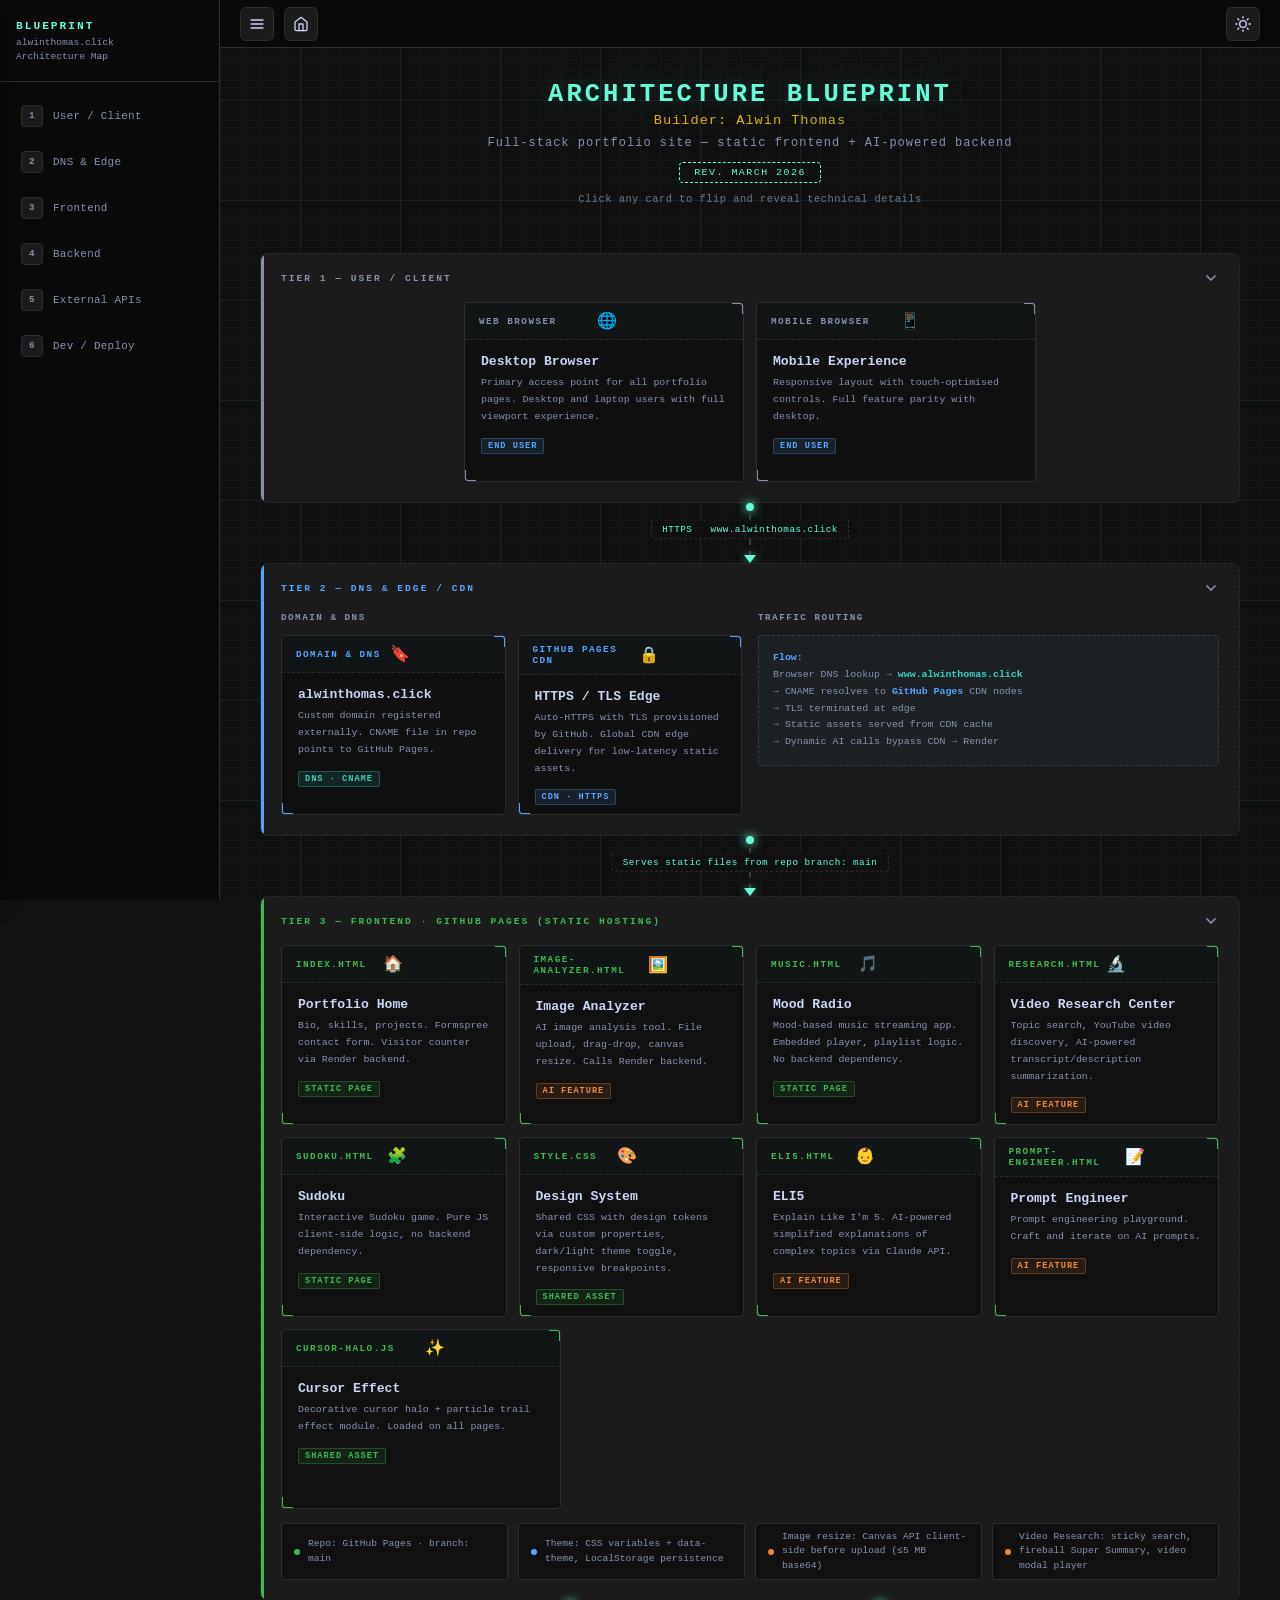
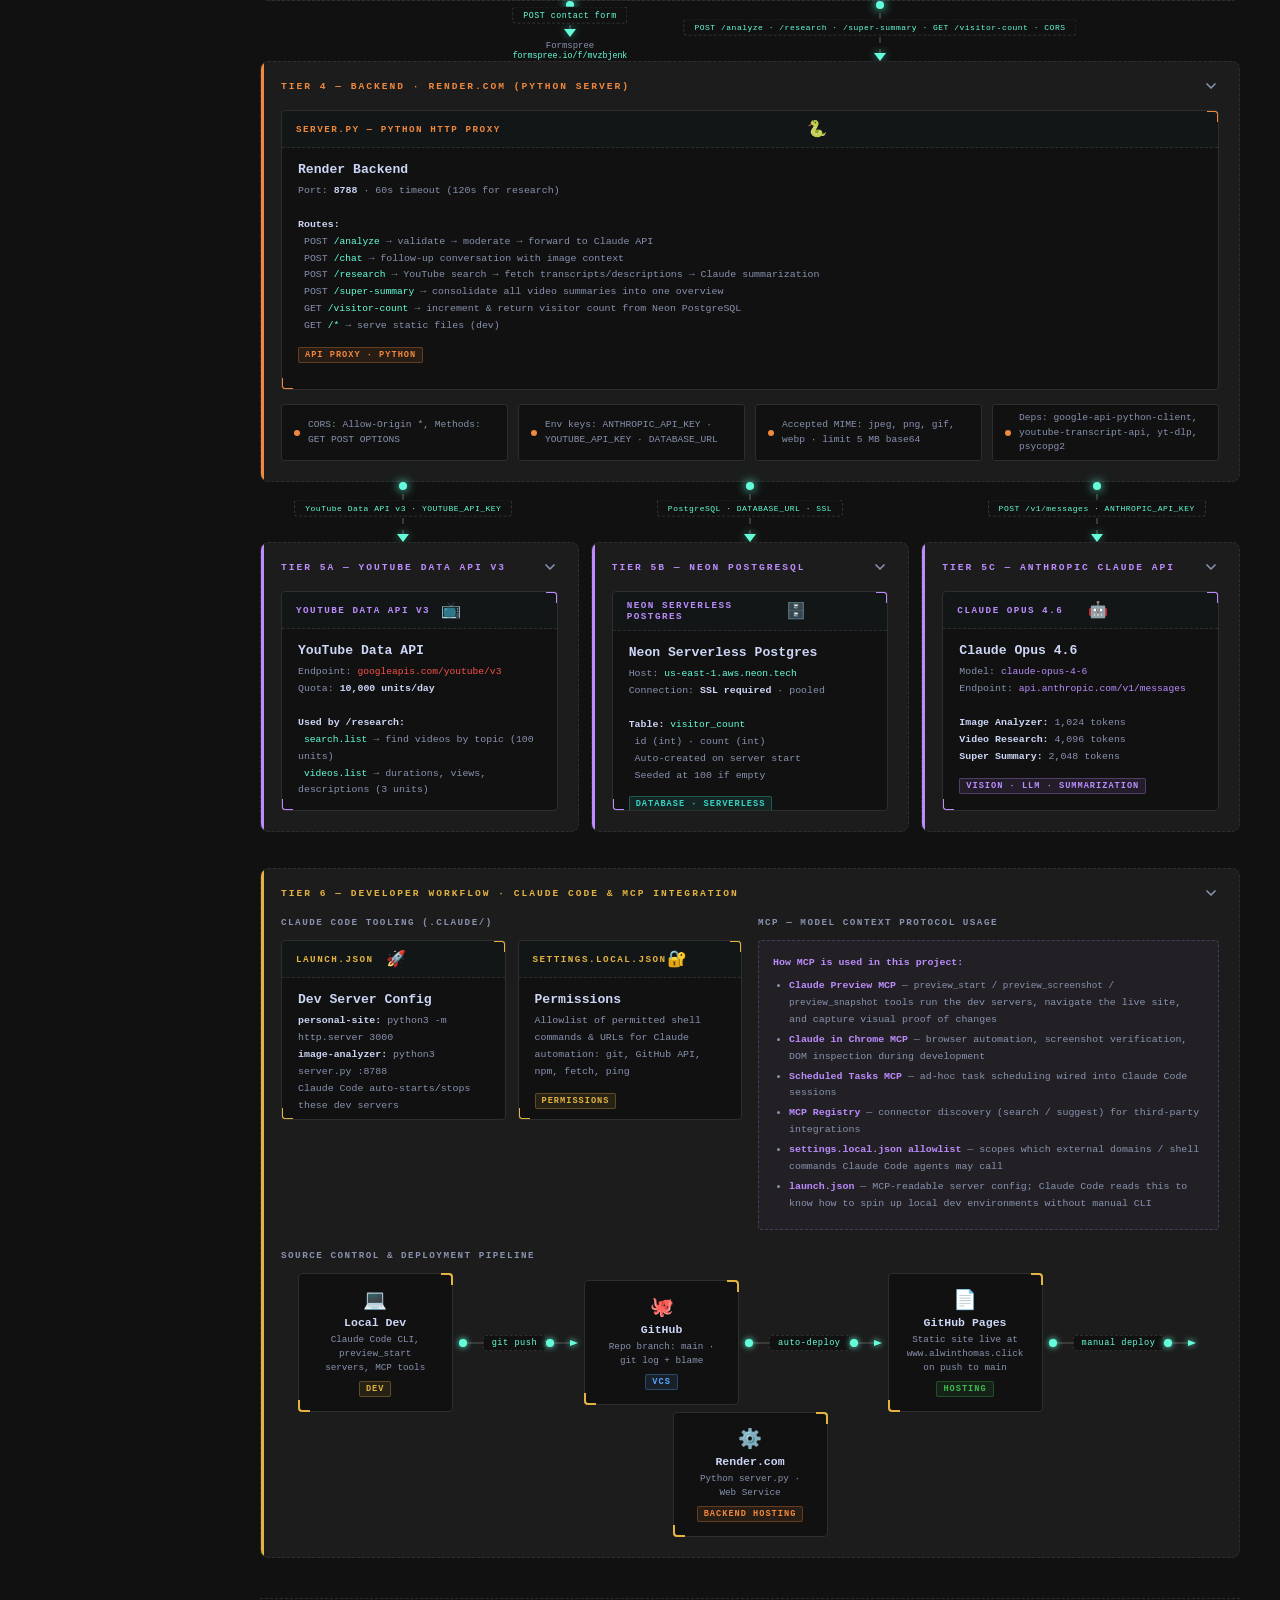
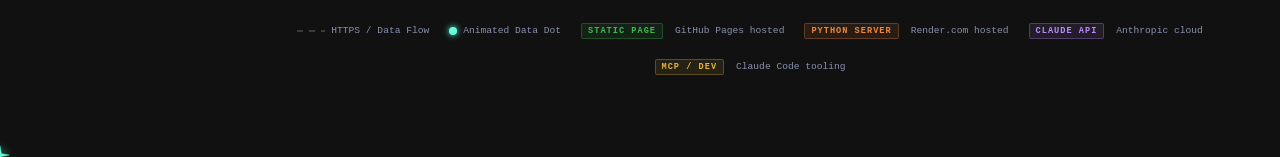
==== commit ab6a6154: "Update architecture page: black bg, fix fade-in, show hamburger, hide minimap - Changed background f" ====
--- a/architecture.html
+++ b/architecture.html
@@ -9,12 +9,12 @@
        CSS CUSTOM PROPERTIES
     ═══════════════════════════════════════════════════════════ */
     :root {
-      --bg: #0a192f;
-      --bg-deep: #060f1f;
-      --surface: #112240;
-      --surface2: #1d3461;
-      --border: #1e3a5f;
-      --border-bright: #264f78;
+      --bg: #111111;
+      --bg-deep: #0a0a0a;
+      --surface: #1c1c1c;
+      --surface2: #2a2a2a;
+      --border: #2e2e2e;
+      --border-bright: #3a3a3a;
       --text: #ccd6f6;
       --text-dim: #8892b0;
       --accent: #64ffda;
@@ -26,8 +26,8 @@
       --accent-yellow: #e3b341;
       --accent-red: #f85149;
       --accent-teal: #39d3c3;
-      --grid-color: rgba(100, 255, 218, 0.04);
-      --grid-line: rgba(100, 255, 218, 0.08);
+      --grid-color: rgba(100, 255, 218, 0.03);
+      --grid-line: rgba(100, 255, 218, 0.06);
       --sidebar-w: 220px;
       --mono: 'SF Mono', 'Fira Code', 'Fira Mono', 'Roboto Mono', Consolas, monospace;
       --flip-speed: 0.6s;
@@ -262,7 +262,7 @@
     [data-theme="light"] .theme-toggle .icon-sun { opacity: 0; transform: rotate(30deg) scale(0.8); }
     [data-theme="light"] .theme-toggle .icon-moon { opacity: 1; transform: rotate(0deg) scale(1); }
 
-    .hamburger-btn { display: none; }
+    .hamburger-btn { display: flex; }
 
     /* ═══════════════════════════════════════════════════════════
        HEADER
@@ -1076,11 +1076,6 @@
         <polyline points="9 22 9 12 15 12 15 22"/>
       </svg>
     </a>
-    <button class="btn-icon" id="pages-btn" aria-label="Open pages menu">
-      <svg viewBox="0 0 24 24" fill="none" stroke="currentColor" stroke-width="2" stroke-linecap="round" stroke-linejoin="round">
-        <line x1="3" y1="6" x2="21" y2="6"/><line x1="3" y1="12" x2="21" y2="12"/><line x1="3" y1="18" x2="21" y2="18"/>
-      </svg>
-    </button>
   </div>
   <div class="top-bar-right">
     <button class="btn-icon theme-toggle" id="theme-toggle" aria-label="Toggle theme">
@@ -2031,22 +2026,27 @@
 
   function openNav() { navDrawer.classList.add('open'); navOverlay.classList.add('open'); }
   function closeNav() { navDrawer.classList.remove('open'); navOverlay.classList.remove('open'); }
-  pagesBtn.addEventListener('click', openNav);
+  if (pagesBtn) pagesBtn.addEventListener('click', openNav);
   navClose.addEventListener('click', closeNav);
   navOverlay.addEventListener('click', closeNav);
 
-  // Mobile hamburger opens sidebar on small screens
+  // Hamburger: on mobile opens sidebar, on desktop opens nav drawer
   const sidebar = document.getElementById('sidebar');
   hamburgerBtn.addEventListener('click', () => {
-    sidebar.classList.toggle('mobile-open');
-    if (sidebar.classList.contains('mobile-open')) {
-      navOverlay.classList.add('open');
+    if (window.innerWidth <= 900) {
+      sidebar.classList.toggle('mobile-open');
+      if (sidebar.classList.contains('mobile-open')) {
+        navOverlay.classList.add('open');
+      } else {
+        navOverlay.classList.remove('open');
+      }
     } else {
-      navOverlay.classList.remove('open');
+      openNav();
     }
   });
   navOverlay.addEventListener('click', () => {
     sidebar.classList.remove('mobile-open');
+    closeNav();
   });
 
   // ── Theme Toggle ────────────────────────────────────────
@@ -2144,8 +2144,20 @@
         entry.target.classList.add('visible');
       }
     });
-  }, { threshold: 0.08, rootMargin: '0px 0px -40px 0px' });
+  }, { threshold: 0.05 });
   fadeEls.forEach(el => fadeObserver.observe(el));
+  // Fallback: ensure visible elements get the class even if observer is slow
+  function revealVisible() {
+    fadeEls.forEach(el => {
+      const rect = el.getBoundingClientRect();
+      if (rect.top < window.innerHeight + 100) el.classList.add('visible');
+    });
+  }
+  revealVisible();
+  setTimeout(revealVisible, 100);
+  setTimeout(revealVisible, 500);
+  window.addEventListener('load', revealVisible);
+  window.addEventListener('scroll', revealVisible, { passive: true });
 
   // ── Star Cursor + Particle Trail ────────────────────────
   if (window.matchMedia('(hover: hover) and (pointer: fine)').matches) {
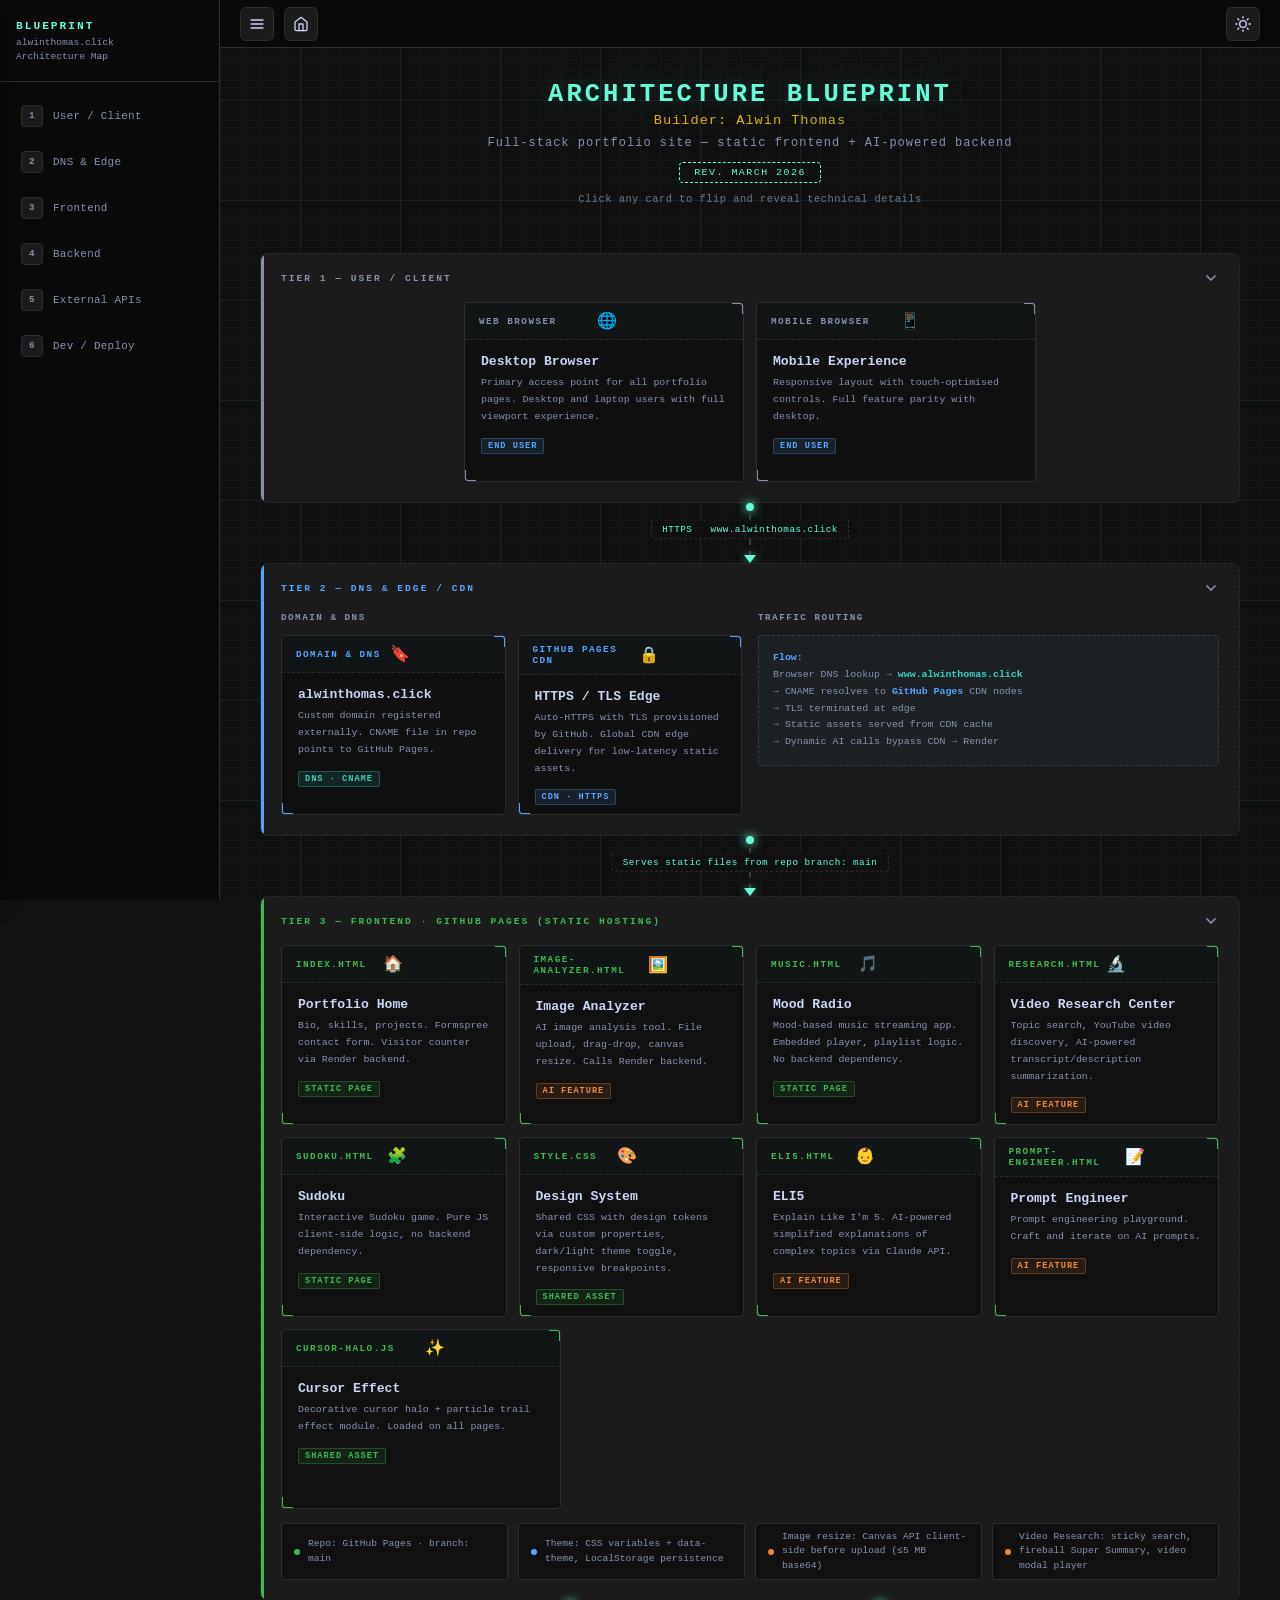
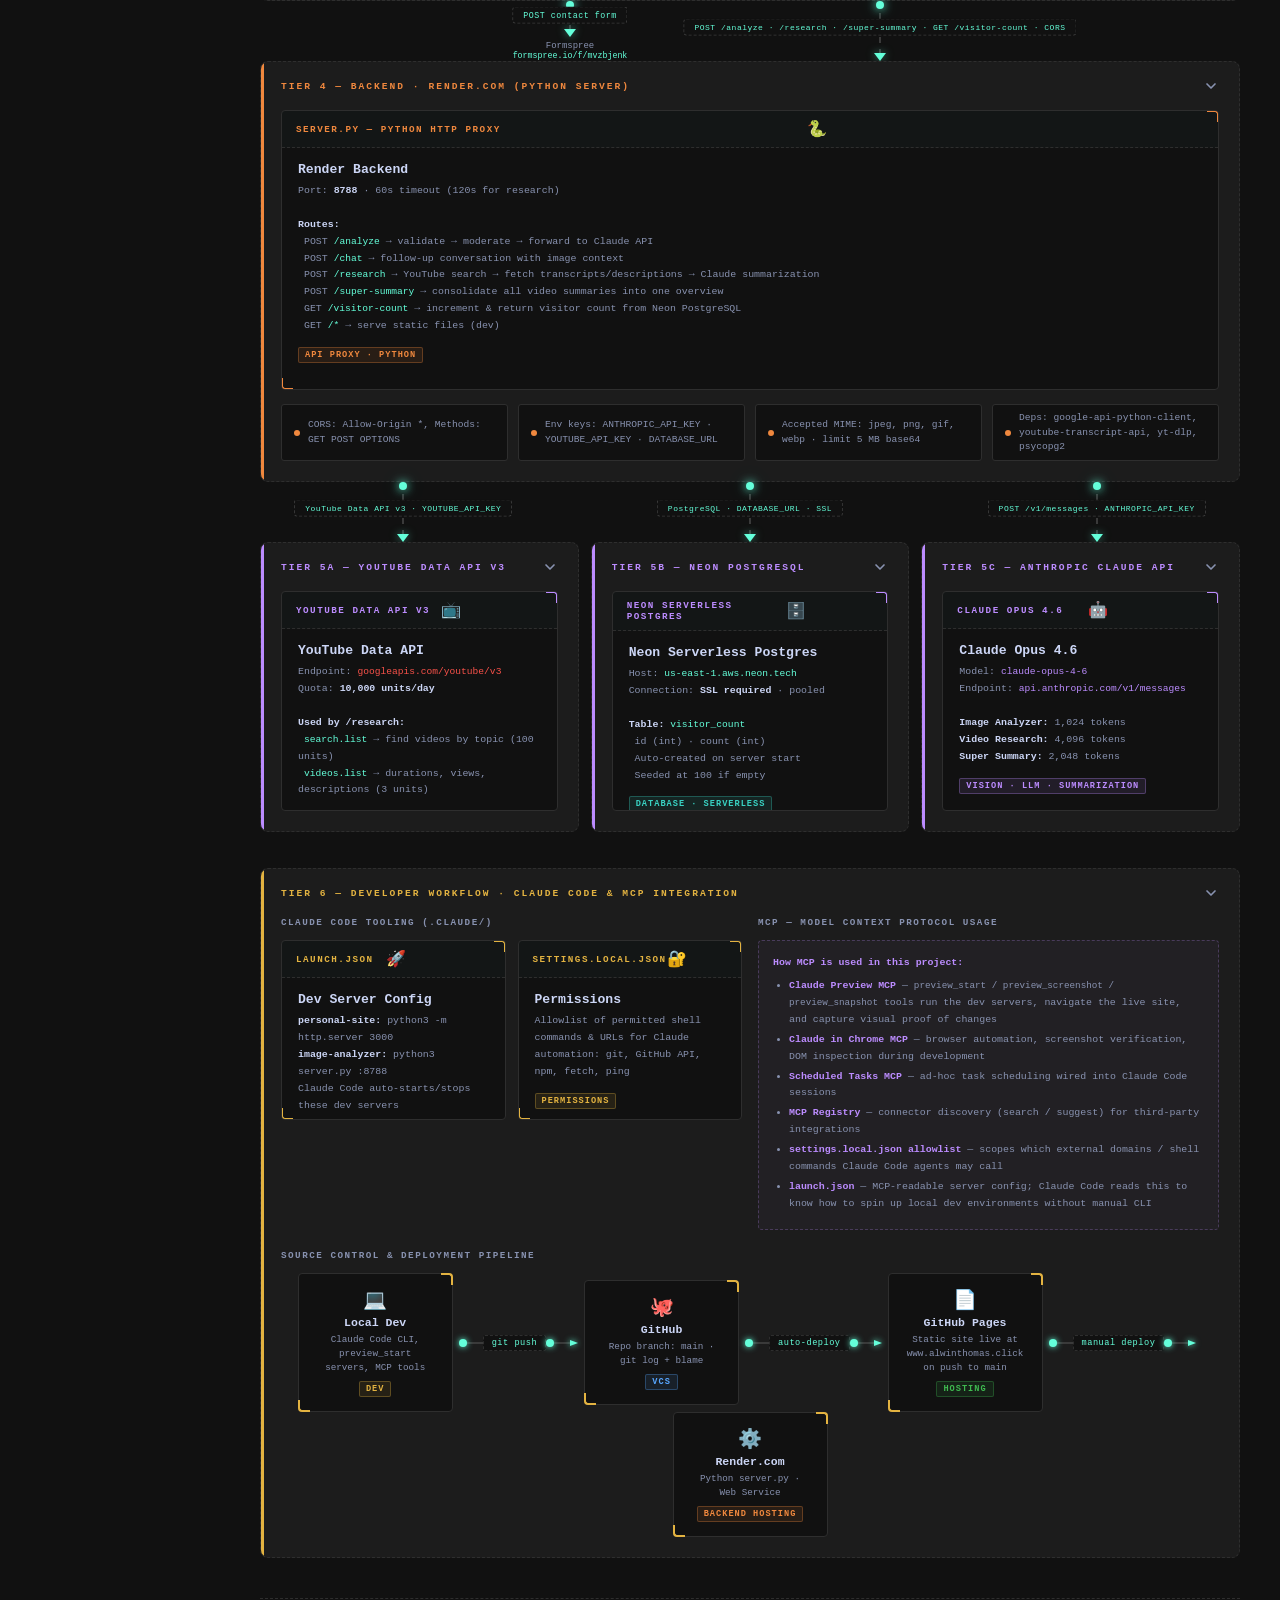
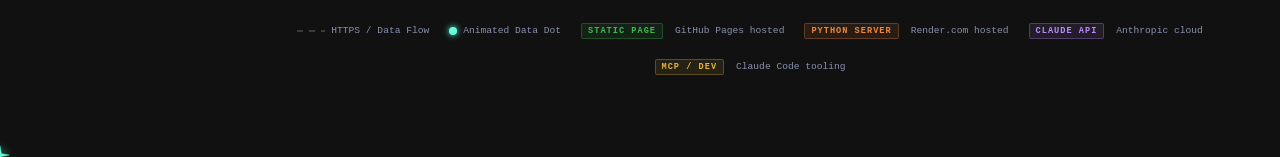
==== commit 7bf4beb4: "Remove Sudoku from nav and reorder Mood Radio above Architecture on all pages Nav order: Home, Skill" ====
--- a/architecture.html
+++ b/architecture.html
@@ -1052,10 +1052,10 @@
   </div>
   <ul class="nav-list">
     <li><a class="nav-item" href="index.html">Home</a></li>
-    <li><a class="nav-item" href="music.html">Mood Radio</a></li>
     <li><a class="nav-item" href="skills.html">Skills Zone</a></li>
     <li><a class="nav-item" href="image-analyzer.html">Image Analyzer</a></li>
     <li><a class="nav-item" href="research.html">Video Research Center</a></li>
+    <li><a class="nav-item" href="music.html">Mood Radio</a></li>
     <li><a class="nav-item" href="architecture.html">Architecture</a></li>
   </ul>
 </nav>
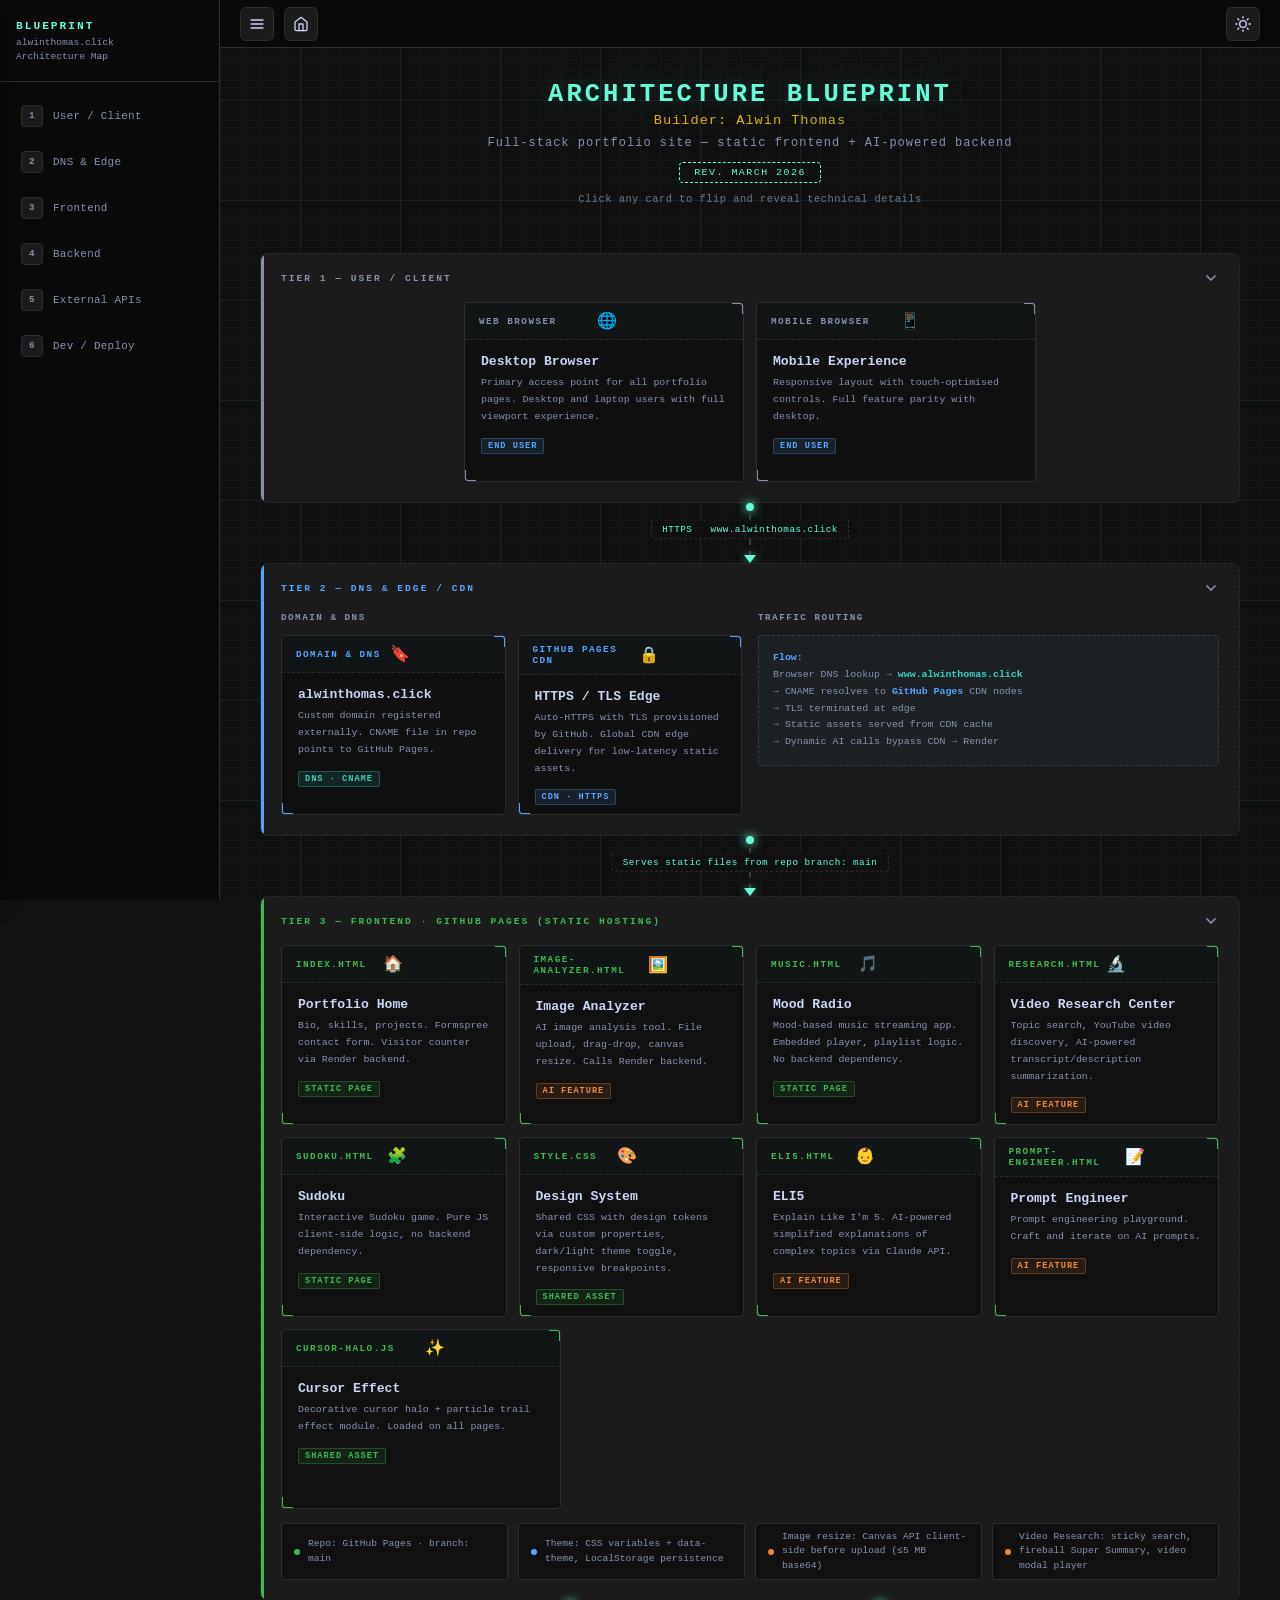
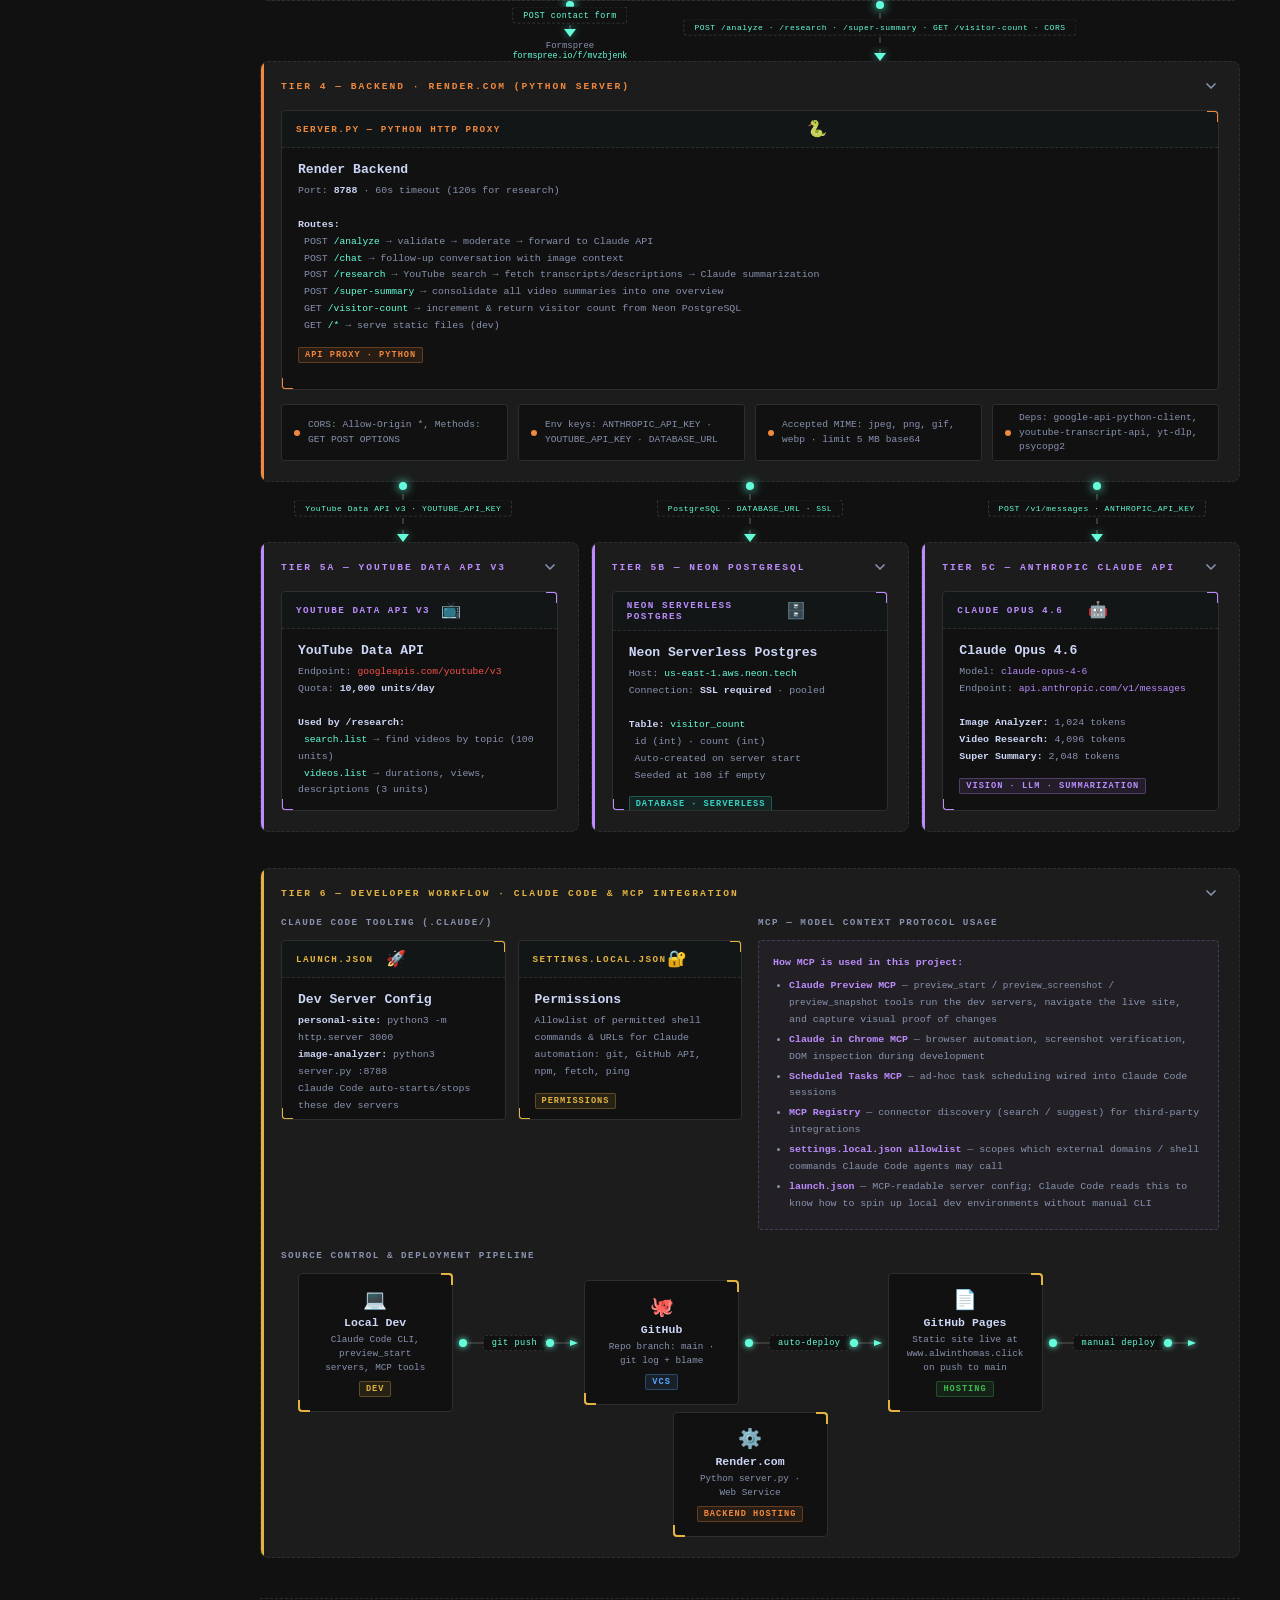
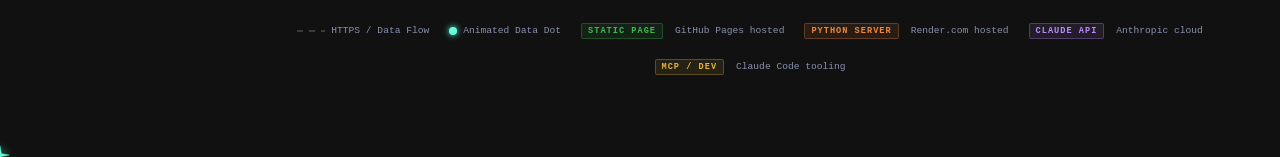
==== commit 63f6a3bb: "Consistent nav across all pages: Skill Zone, Chill Zone, Architecture - Updated nav on all 10 pages " ====
--- a/architecture.html
+++ b/architecture.html
@@ -1051,12 +1051,22 @@
     </button>
   </div>
   <ul class="nav-list">
-    <li><a class="nav-item" href="index.html">Home</a></li>
-    <li><a class="nav-item" href="skills.html">Skills Zone</a></li>
-    <li><a class="nav-item" href="image-analyzer.html">Image Analyzer</a></li>
-    <li><a class="nav-item" href="research.html">Video Research Center</a></li>
-    <li><a class="nav-item" href="music.html">Mood Radio</a></li>
-    <li><a class="nav-item" href="architecture.html">Architecture</a></li>
+    <li><a class="nav-item" style="cursor:pointer" onclick="window.location.href='index.html'">
+      <svg xmlns="http://www.w3.org/2000/svg" width="16" height="16" viewBox="0 0 24 24" fill="none" stroke="currentColor" stroke-width="2" stroke-linecap="round" stroke-linejoin="round" aria-hidden="true"><path d="M3 9l9-7 9 7v11a2 2 0 0 1-2 2H5a2 2 0 0 1-2-2z"/><polyline points="9 22 9 12 15 12 15 22"/></svg>
+      Home
+    </a></li>
+    <li><a class="nav-item" style="cursor:pointer" onclick="window.location.href='skills.html'">
+      <svg xmlns="http://www.w3.org/2000/svg" width="16" height="16" viewBox="0 0 24 24" fill="none" stroke="currentColor" stroke-width="2" stroke-linecap="round" stroke-linejoin="round" aria-hidden="true"><polygon points="12 2 15.09 8.26 22 9.27 17 14.14 18.18 21.02 12 17.77 5.82 21.02 7 14.14 2 9.27 8.91 8.26 12 2"/></svg>
+      Skill Zone
+    </a></li>
+    <li><a class="nav-item" style="cursor:pointer" onclick="window.location.href='fun-zone.html'">
+      <svg xmlns="http://www.w3.org/2000/svg" width="16" height="16" viewBox="0 0 24 24" fill="none" stroke="currentColor" stroke-width="2" stroke-linecap="round" stroke-linejoin="round" aria-hidden="true"><path d="M6 12h4m-2-2v4m5-3h.01M17 11h.01"/><rect x="2" y="6" width="20" height="12" rx="2"/></svg>
+      Chill Zone
+    </a></li>
+    <li><a class="nav-item" style="cursor:pointer" onclick="window.location.href='architecture.html'">
+      <svg xmlns="http://www.w3.org/2000/svg" width="16" height="16" viewBox="0 0 24 24" fill="none" stroke="currentColor" stroke-width="2" stroke-linecap="round" stroke-linejoin="round" aria-hidden="true"><rect x="2" y="7" width="20" height="14" rx="2"/><path d="M16 7V4a2 2 0 0 0-2-2h-4a2 2 0 0 0-2 2v3"/></svg>
+      Architecture
+    </a></li>
   </ul>
 </nav>
 
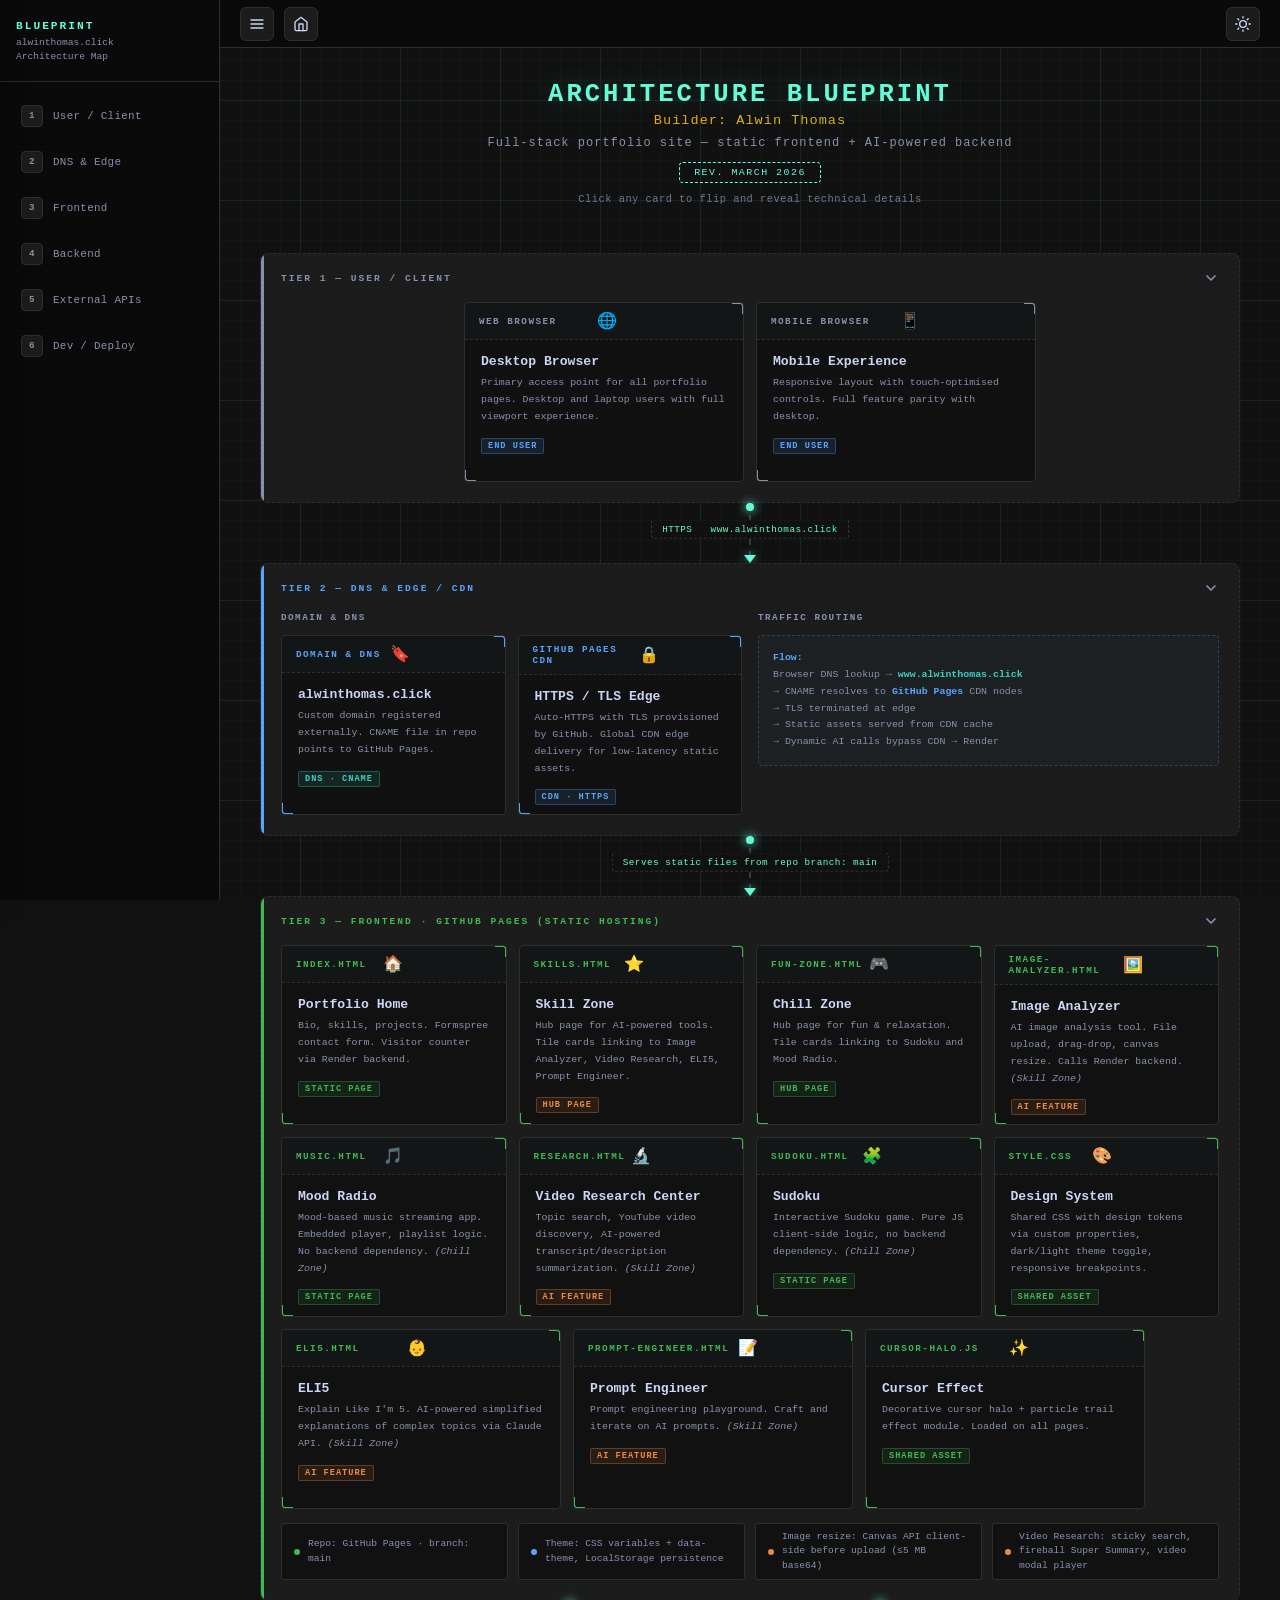
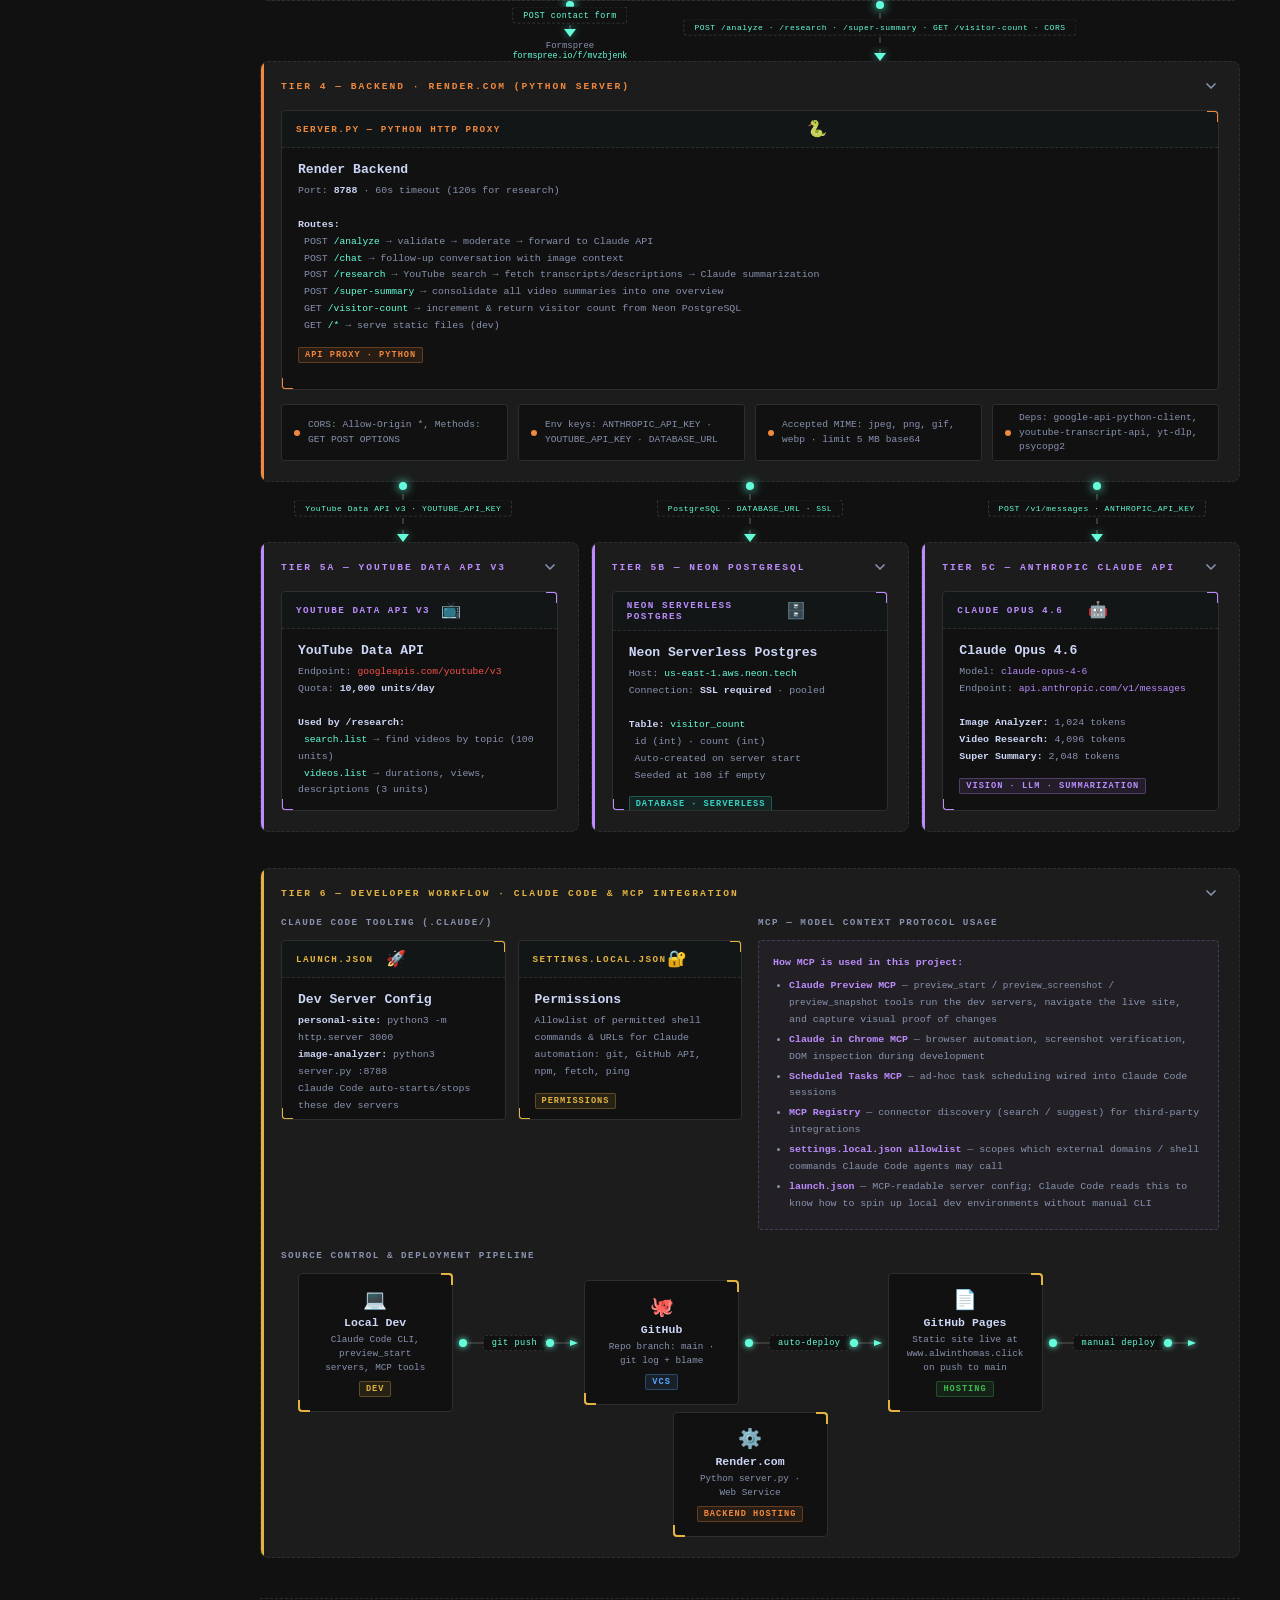
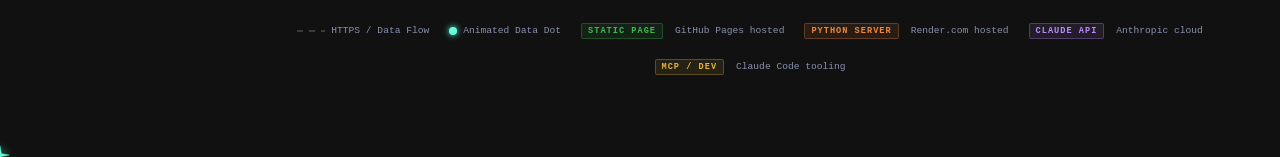
==== commit a0c0ca65: "Update architecture diagram with Skill Zone and Chill Zone hub pages - Added skills.html (Skill Zone" ====
--- a/architecture.html
+++ b/architecture.html
@@ -1370,9 +1370,63 @@
                     <div class="back-detail">
                       <ul>
                         <li>Formspree contact form: <code>POST /f/mvzbjenk</code></li>
-                        <li>Visitor counter: cross-origin fetch to Render <code>/visitor-count</code></li>
-                        <li>Responsive layout with CSS variables</li>
+                        <li>Visitor counter: cross-origin fetch to Render <code>/visitor-count</code> with retry</li>
+                        <li>Nav links: Skill Zone, Chill Zone, Architecture</li>
                         <li>Dark/light theme toggle with LocalStorage</li>
+                      </ul>
+                    </div>
+                  </div>
+                </div>
+              </div>
+            </div>
+
+            <!-- skills.html (Skill Zone) -->
+            <div class="flip-card" onclick="flipCard(this)">
+              <div class="flip-card-inner">
+                <div class="flip-front">
+                  <div class="card-strip"><span class="card-strip-label">skills.html</span><span class="card-strip-icon">&#x2B50;</span><span class="flip-hint">click to flip</span></div>
+                  <div class="card-content">
+                    <div class="card-title">Skill Zone</div>
+                    <div class="card-sub">Hub page for AI-powered tools. Tile cards linking to Image Analyzer, Video Research, ELI5, Prompt Engineer.</div>
+                    <span class="node-tag tag-orange">Hub Page</span>
+                  </div>
+                </div>
+                <div class="flip-back">
+                  <div class="card-strip"><span class="card-strip-label">Technical Details</span><span class="flip-hint">click to flip back</span></div>
+                  <div class="card-content">
+                    <div class="back-detail">
+                      <ul>
+                        <li>Tile grid layout with hover animations</li>
+                        <li>Routes to: image-analyzer, research, eli5, prompt-engineer</li>
+                        <li>All linked pages call Render backend &rarr; Claude API</li>
+                        <li>Rainbow &ldquo;Powered by Claude Opus 4.6&rdquo; text</li>
+                      </ul>
+                    </div>
+                  </div>
+                </div>
+              </div>
+            </div>
+
+            <!-- fun-zone.html (Chill Zone) -->
+            <div class="flip-card" onclick="flipCard(this)">
+              <div class="flip-card-inner">
+                <div class="flip-front">
+                  <div class="card-strip"><span class="card-strip-label">fun-zone.html</span><span class="card-strip-icon">&#x1F3AE;</span><span class="flip-hint">click to flip</span></div>
+                  <div class="card-content">
+                    <div class="card-title">Chill Zone</div>
+                    <div class="card-sub">Hub page for fun &amp; relaxation. Tile cards linking to Sudoku and Mood Radio.</div>
+                    <span class="node-tag tag-green">Hub Page</span>
+                  </div>
+                </div>
+                <div class="flip-back">
+                  <div class="card-strip"><span class="card-strip-label">Technical Details</span><span class="flip-hint">click to flip back</span></div>
+                  <div class="card-content">
+                    <div class="back-detail">
+                      <ul>
+                        <li>Tile grid layout matching Skill Zone design</li>
+                        <li>Routes to: sudoku, music</li>
+                        <li>No backend dependencies &mdash; pure client-side pages</li>
+                        <li>Rainbow &ldquo;Powered by Claude Opus 4.6&rdquo; text</li>
                       </ul>
                     </div>
                   </div>
@@ -1387,7 +1441,7 @@
                   <div class="card-strip"><span class="card-strip-label">image-analyzer.html</span><span class="card-strip-icon">&#x1F5BC;&#xFE0F;</span><span class="flip-hint">click to flip</span></div>
                   <div class="card-content">
                     <div class="card-title">Image Analyzer</div>
-                    <div class="card-sub">AI image analysis tool. File upload, drag-drop, canvas resize. Calls Render backend.</div>
+                    <div class="card-sub">AI image analysis tool. File upload, drag-drop, canvas resize. Calls Render backend. <em>(Skill Zone)</em></div>
                     <span class="node-tag tag-orange">AI Feature</span>
                   </div>
                 </div>
@@ -1415,7 +1469,7 @@
                   <div class="card-strip"><span class="card-strip-label">music.html</span><span class="card-strip-icon">&#x1F3B5;</span><span class="flip-hint">click to flip</span></div>
                   <div class="card-content">
                     <div class="card-title">Mood Radio</div>
-                    <div class="card-sub">Mood-based music streaming app. Embedded player, playlist logic. No backend dependency.</div>
+                    <div class="card-sub">Mood-based music streaming app. Embedded player, playlist logic. No backend dependency. <em>(Chill Zone)</em></div>
                     <span class="node-tag tag-green">Static Page</span>
                   </div>
                 </div>
@@ -1442,7 +1496,7 @@
                   <div class="card-strip"><span class="card-strip-label">research.html</span><span class="card-strip-icon">&#x1F52C;</span><span class="flip-hint">click to flip</span></div>
                   <div class="card-content">
                     <div class="card-title">Video Research Center</div>
-                    <div class="card-sub">Topic search, YouTube video discovery, AI-powered transcript/description summarization.</div>
+                    <div class="card-sub">Topic search, YouTube video discovery, AI-powered transcript/description summarization. <em>(Skill Zone)</em></div>
                     <span class="node-tag tag-orange">AI Feature</span>
                   </div>
                 </div>
@@ -1469,7 +1523,7 @@
                   <div class="card-strip"><span class="card-strip-label">sudoku.html</span><span class="card-strip-icon">&#x1F9E9;</span><span class="flip-hint">click to flip</span></div>
                   <div class="card-content">
                     <div class="card-title">Sudoku</div>
-                    <div class="card-sub">Interactive Sudoku game. Pure JS client-side logic, no backend dependency.</div>
+                    <div class="card-sub">Interactive Sudoku game. Pure JS client-side logic, no backend dependency. <em>(Chill Zone)</em></div>
                     <span class="node-tag tag-green">Static Page</span>
                   </div>
                 </div>
@@ -1523,7 +1577,7 @@
                   <div class="card-strip"><span class="card-strip-label">eli5.html</span><span class="card-strip-icon">&#x1F476;</span><span class="flip-hint">click to flip</span></div>
                   <div class="card-content">
                     <div class="card-title">ELI5</div>
-                    <div class="card-sub">Explain Like I'm 5. AI-powered simplified explanations of complex topics via Claude API.</div>
+                    <div class="card-sub">Explain Like I'm 5. AI-powered simplified explanations of complex topics via Claude API. <em>(Skill Zone)</em></div>
                     <span class="node-tag tag-orange">AI Feature</span>
                   </div>
                 </div>
@@ -1549,7 +1603,7 @@
                   <div class="card-strip"><span class="card-strip-label">prompt-engineer.html</span><span class="card-strip-icon">&#x1F4DD;</span><span class="flip-hint">click to flip</span></div>
                   <div class="card-content">
                     <div class="card-title">Prompt Engineer</div>
-                    <div class="card-sub">Prompt engineering playground. Craft and iterate on AI prompts.</div>
+                    <div class="card-sub">Prompt engineering playground. Craft and iterate on AI prompts. <em>(Skill Zone)</em></div>
                     <span class="node-tag tag-orange">AI Feature</span>
                   </div>
                 </div>
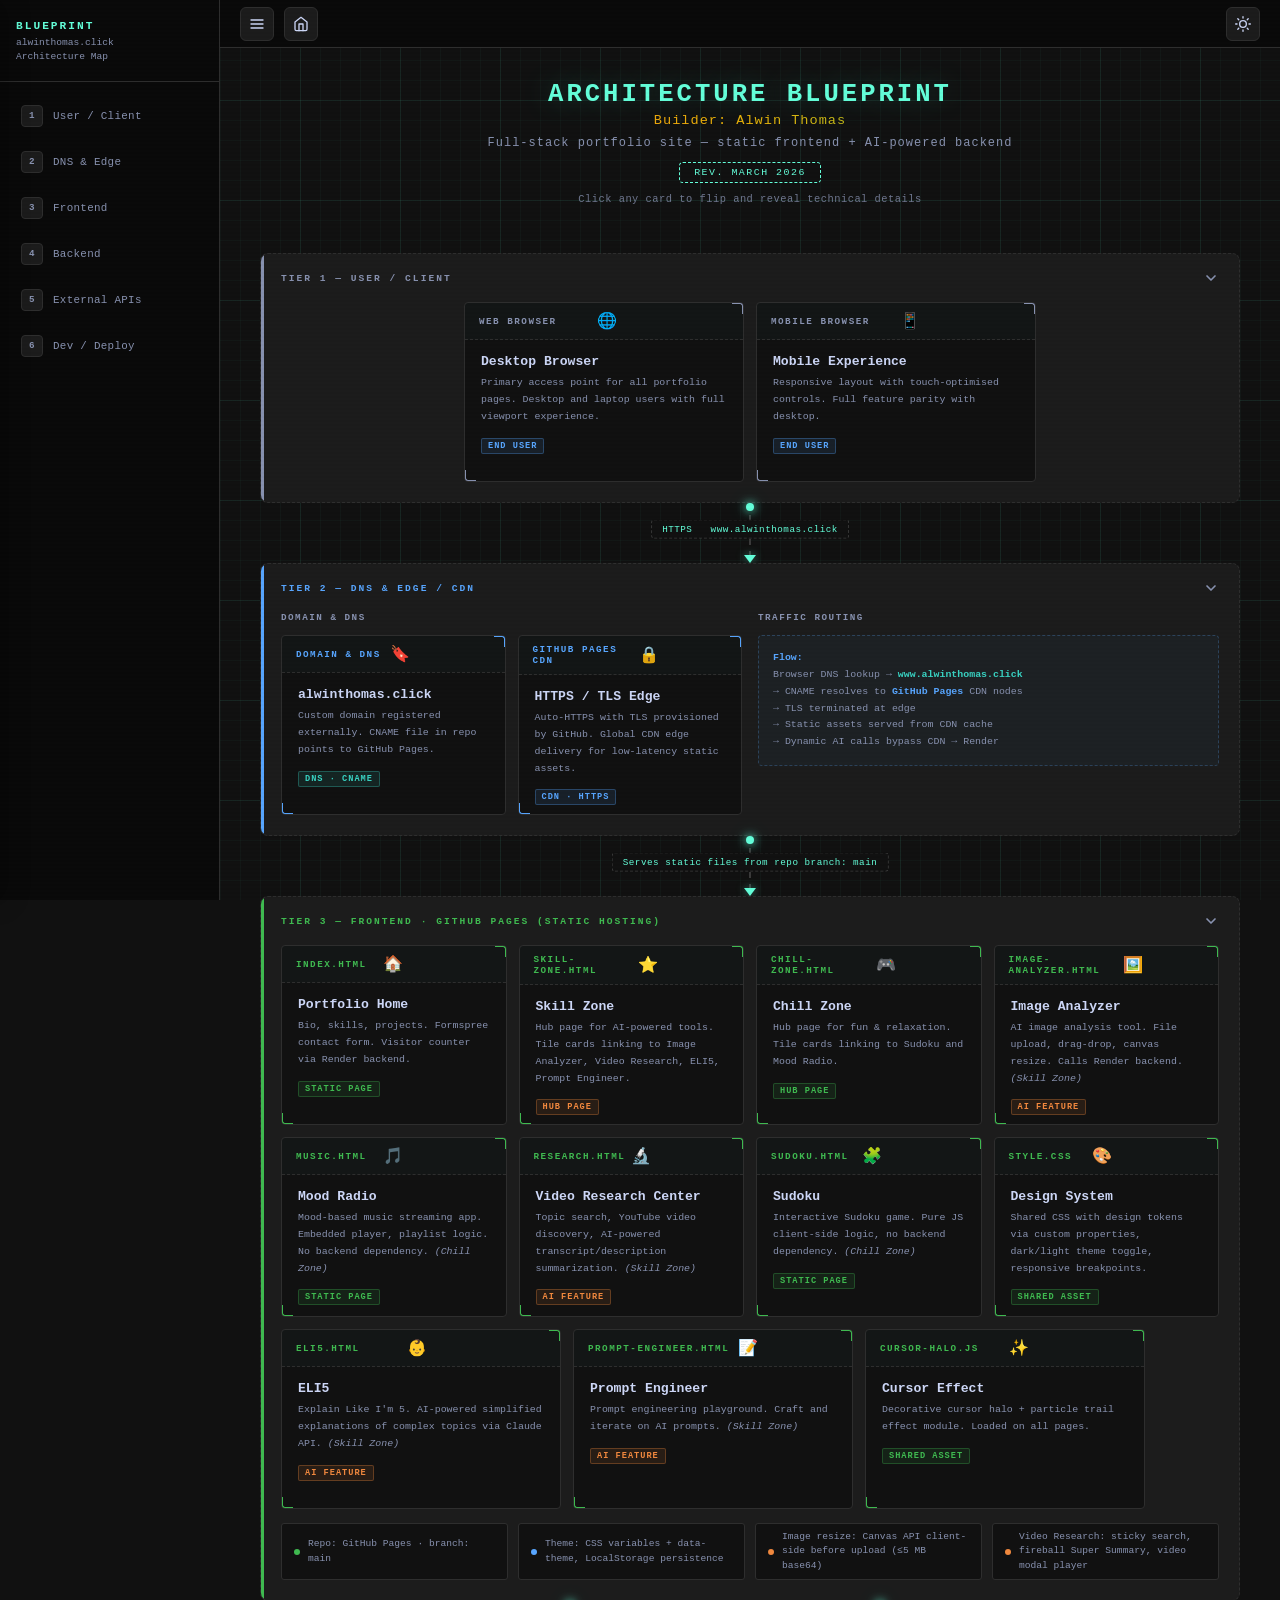
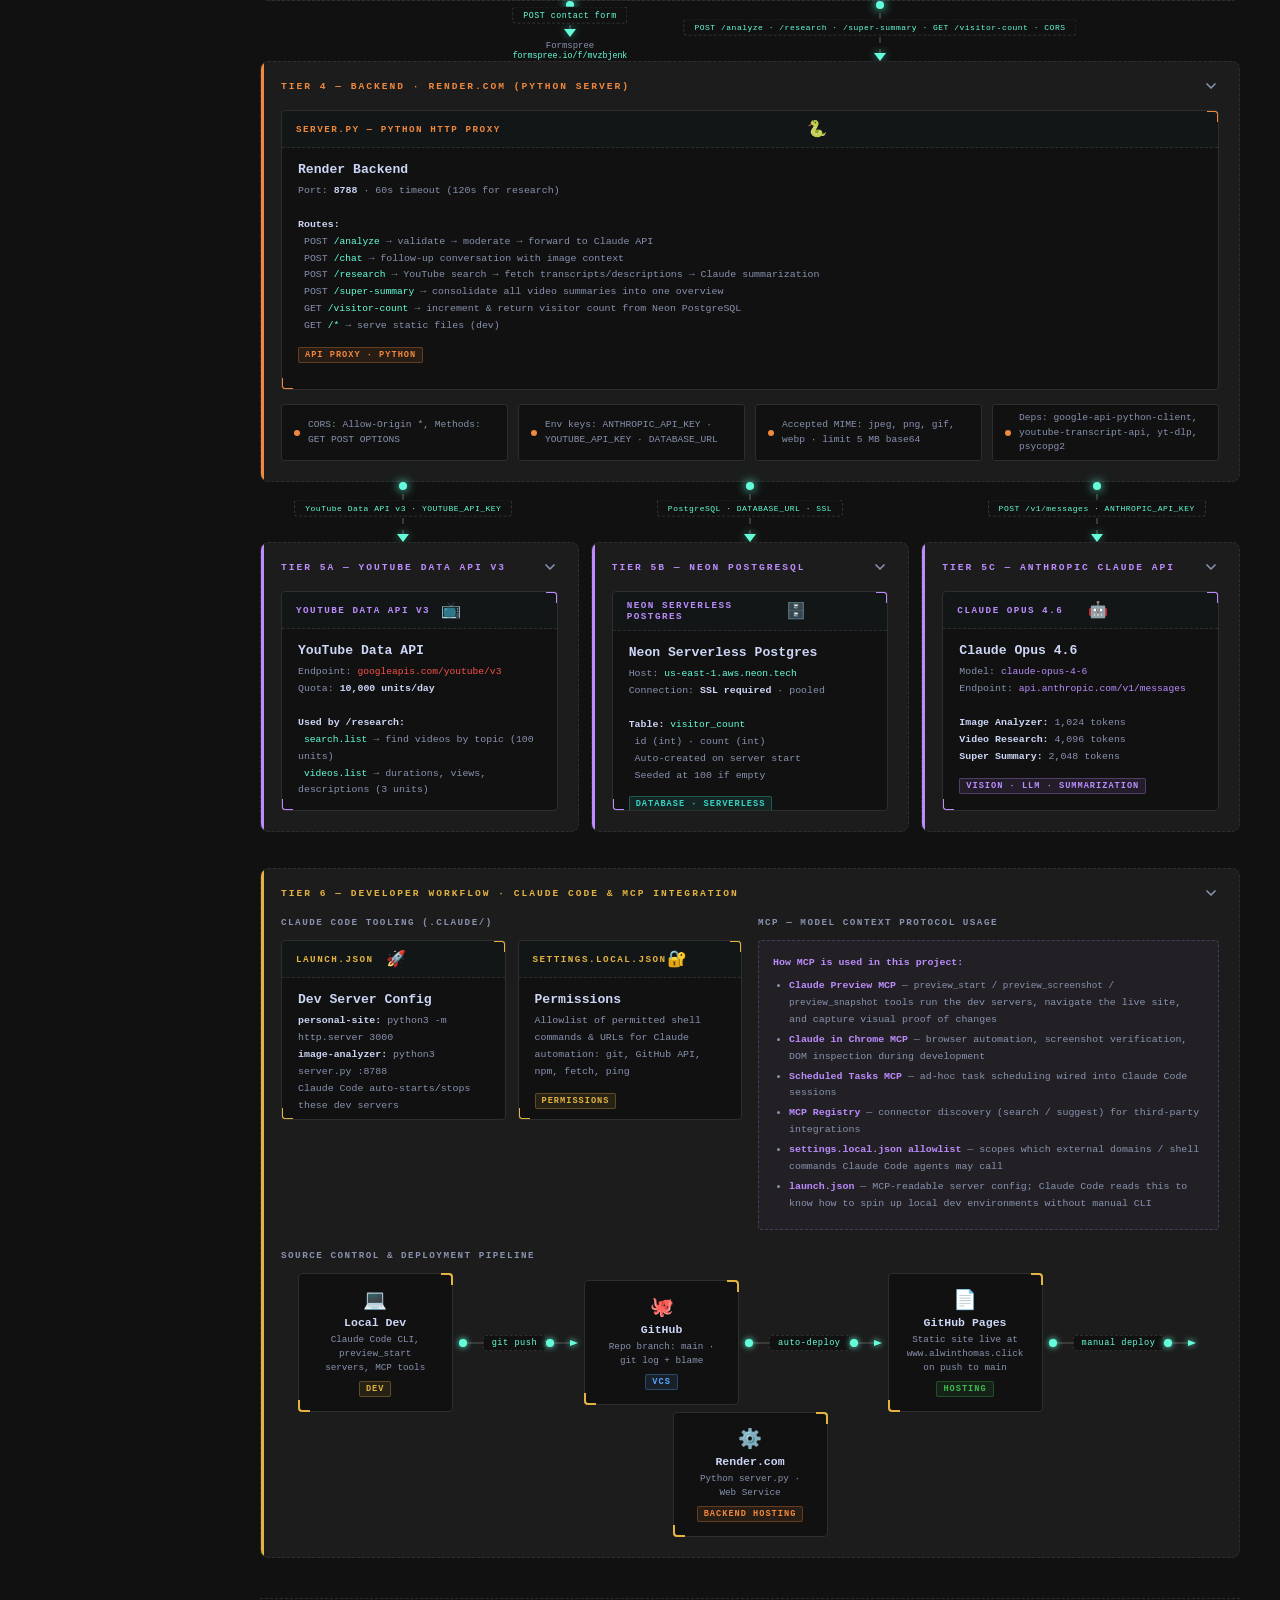
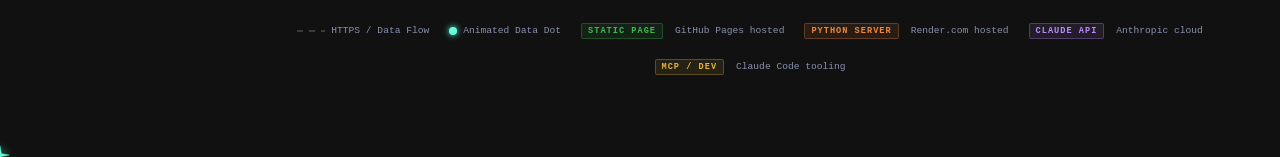
==== commit f5e674a1: "Rename skills.html → skill-zone.html and fun-zone.html → chill-zone.html Updated all nav links and a" ====
--- a/architecture.html
+++ b/architecture.html
@@ -1055,11 +1055,11 @@
       <svg xmlns="http://www.w3.org/2000/svg" width="16" height="16" viewBox="0 0 24 24" fill="none" stroke="currentColor" stroke-width="2" stroke-linecap="round" stroke-linejoin="round" aria-hidden="true"><path d="M3 9l9-7 9 7v11a2 2 0 0 1-2 2H5a2 2 0 0 1-2-2z"/><polyline points="9 22 9 12 15 12 15 22"/></svg>
       Home
     </a></li>
-    <li><a class="nav-item" style="cursor:pointer" onclick="window.location.href='skills.html'">
+    <li><a class="nav-item" style="cursor:pointer" onclick="window.location.href='skill-zone.html'">
       <svg xmlns="http://www.w3.org/2000/svg" width="16" height="16" viewBox="0 0 24 24" fill="none" stroke="currentColor" stroke-width="2" stroke-linecap="round" stroke-linejoin="round" aria-hidden="true"><polygon points="12 2 15.09 8.26 22 9.27 17 14.14 18.18 21.02 12 17.77 5.82 21.02 7 14.14 2 9.27 8.91 8.26 12 2"/></svg>
       Skill Zone
     </a></li>
-    <li><a class="nav-item" style="cursor:pointer" onclick="window.location.href='fun-zone.html'">
+    <li><a class="nav-item" style="cursor:pointer" onclick="window.location.href='chill-zone.html'">
       <svg xmlns="http://www.w3.org/2000/svg" width="16" height="16" viewBox="0 0 24 24" fill="none" stroke="currentColor" stroke-width="2" stroke-linecap="round" stroke-linejoin="round" aria-hidden="true"><path d="M6 12h4m-2-2v4m5-3h.01M17 11h.01"/><rect x="2" y="6" width="20" height="12" rx="2"/></svg>
       Chill Zone
     </a></li>
@@ -1380,11 +1380,11 @@
               </div>
             </div>
 
-            <!-- skills.html (Skill Zone) -->
+            <!-- skill-zone.html (Skill Zone) -->
             <div class="flip-card" onclick="flipCard(this)">
               <div class="flip-card-inner">
                 <div class="flip-front">
-                  <div class="card-strip"><span class="card-strip-label">skills.html</span><span class="card-strip-icon">&#x2B50;</span><span class="flip-hint">click to flip</span></div>
+                  <div class="card-strip"><span class="card-strip-label">skill-zone.html</span><span class="card-strip-icon">&#x2B50;</span><span class="flip-hint">click to flip</span></div>
                   <div class="card-content">
                     <div class="card-title">Skill Zone</div>
                     <div class="card-sub">Hub page for AI-powered tools. Tile cards linking to Image Analyzer, Video Research, ELI5, Prompt Engineer.</div>
@@ -1407,11 +1407,11 @@
               </div>
             </div>
 
-            <!-- fun-zone.html (Chill Zone) -->
+            <!-- chill-zone.html (Chill Zone) -->
             <div class="flip-card" onclick="flipCard(this)">
               <div class="flip-card-inner">
                 <div class="flip-front">
-                  <div class="card-strip"><span class="card-strip-label">fun-zone.html</span><span class="card-strip-icon">&#x1F3AE;</span><span class="flip-hint">click to flip</span></div>
+                  <div class="card-strip"><span class="card-strip-label">chill-zone.html</span><span class="card-strip-icon">&#x1F3AE;</span><span class="flip-hint">click to flip</span></div>
                   <div class="card-content">
                     <div class="card-title">Chill Zone</div>
                     <div class="card-sub">Hub page for fun &amp; relaxation. Tile cards linking to Sudoku and Mood Radio.</div>
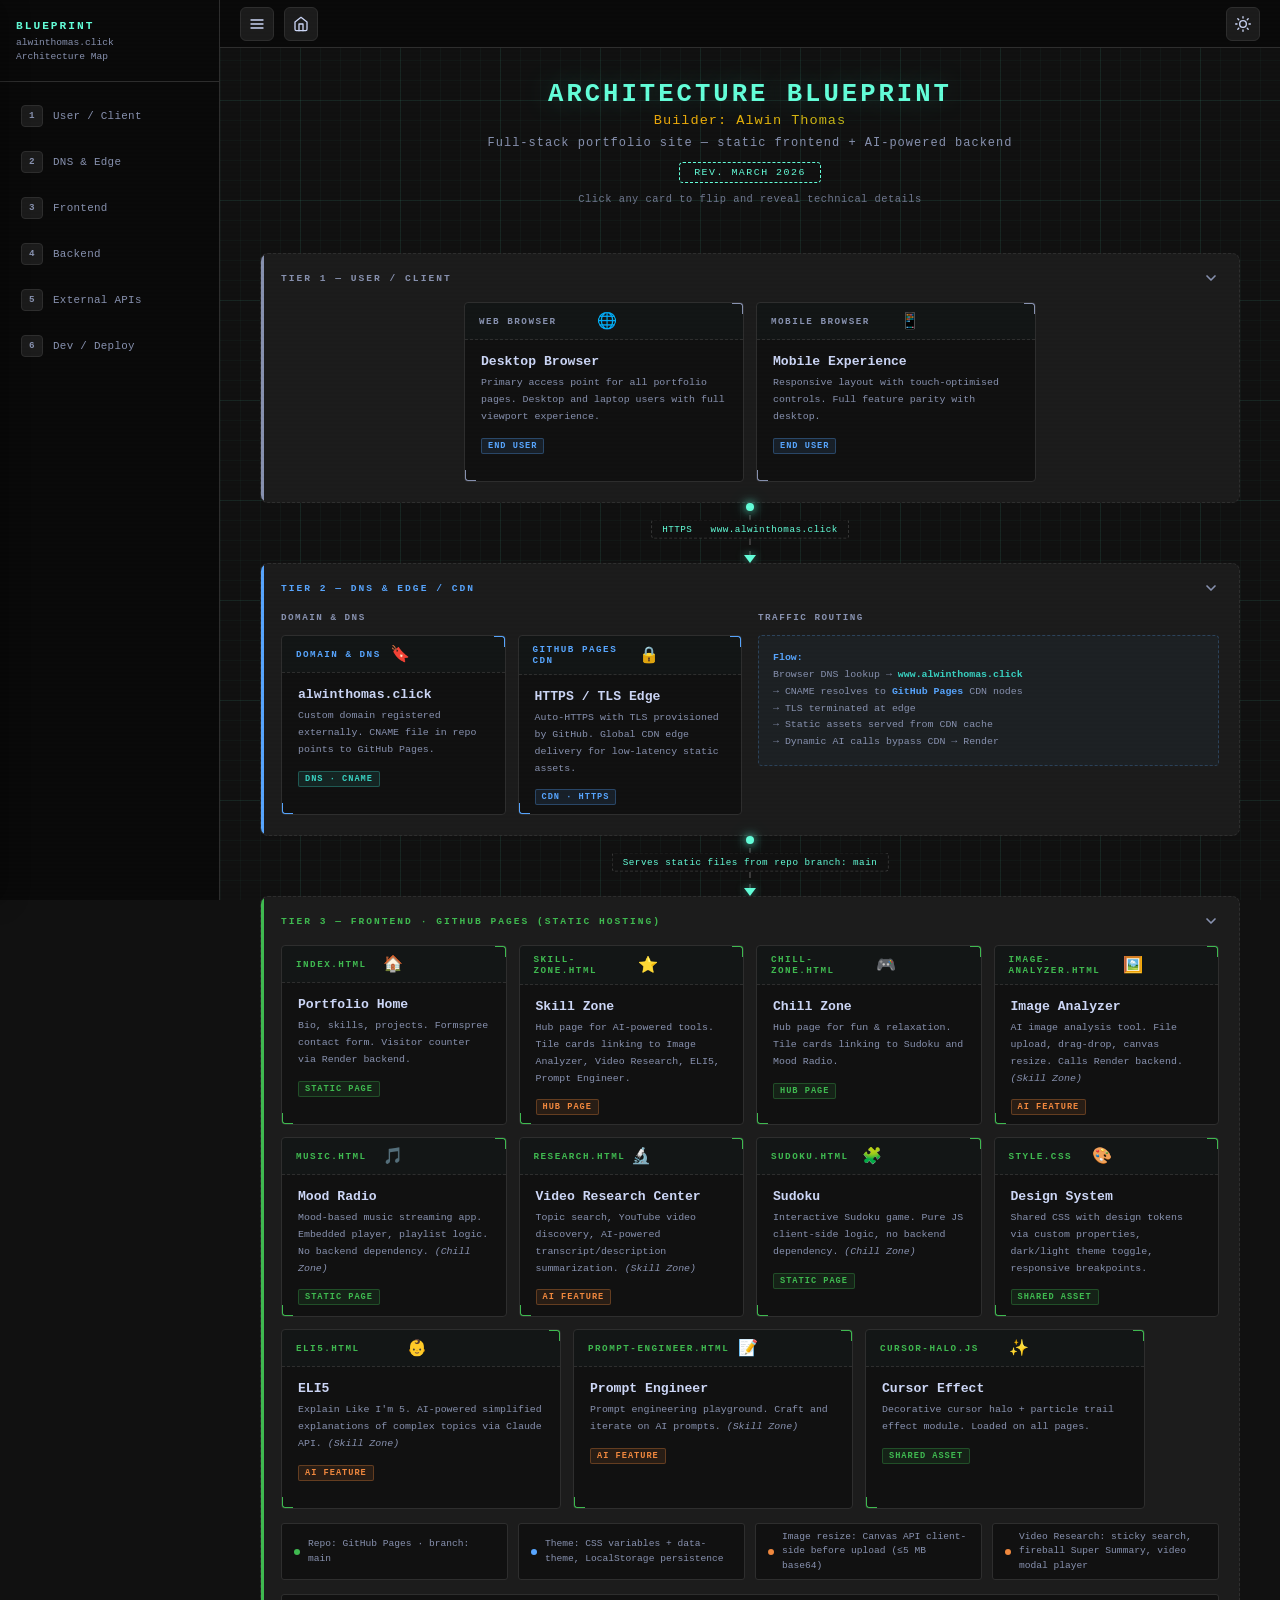
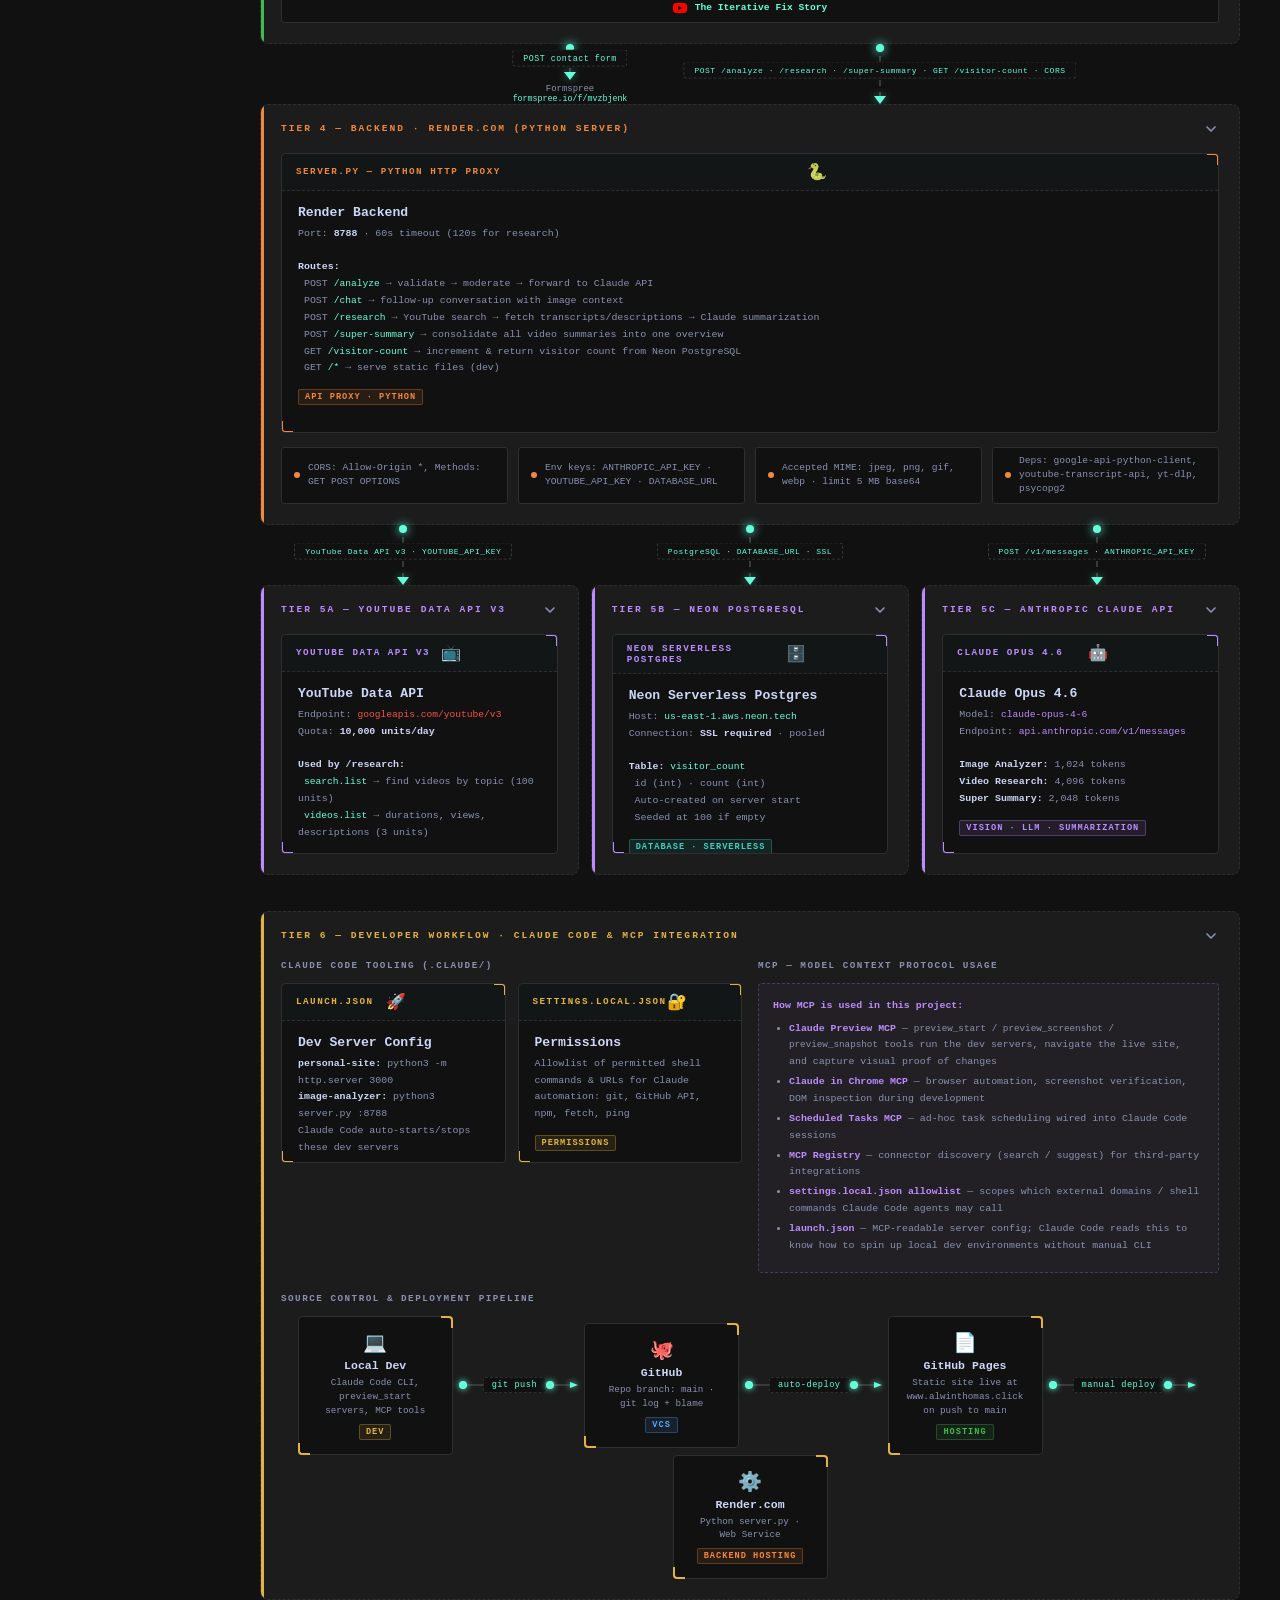
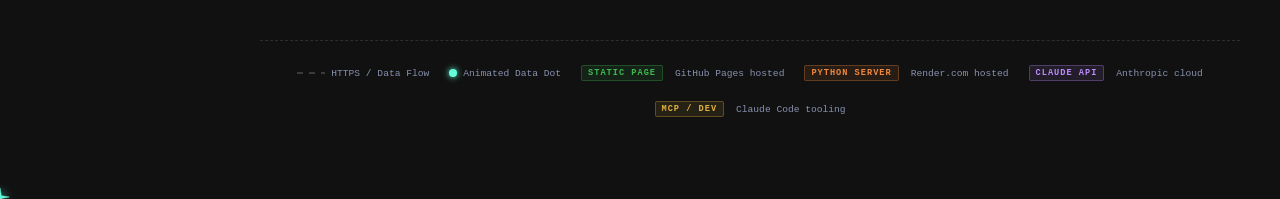
==== commit 1d6451b8: "Add YouTube video modal link to architecture page Add "The Iterative Fix Story" link as a full-width" ====
--- a/architecture.html
+++ b/architecture.html
@@ -1015,6 +1015,63 @@
       opacity: 1;
       transform: translateY(0);
     }
+
+    /* ── Video Story Link (info-chip variant) ─────────────── */
+    .info-chip-link {
+      color: var(--accent);
+      font-weight: 600;
+      transition: border-color 0.2s, background 0.2s;
+    }
+    .info-chip-link:hover {
+      border-color: var(--accent);
+      background: var(--accent-glow);
+    }
+
+    /* ── Video Modal ───────────────────────────────────────── */
+    .video-modal-overlay {
+      display: none;
+      position: fixed;
+      inset: 0;
+      background: rgba(0, 0, 0, 0.88);
+      z-index: 10000;
+      align-items: center;
+      justify-content: center;
+    }
+    .video-modal-overlay.active {
+      display: flex;
+    }
+    .video-modal-container {
+      position: relative;
+      width: 90%;
+      max-width: 800px;
+      aspect-ratio: 16 / 9;
+      background: #000;
+      border-radius: 10px;
+      overflow: hidden;
+      box-shadow: 0 0 40px rgba(100, 255, 218, 0.15);
+    }
+    .video-modal-container iframe {
+      width: 100%;
+      height: 100%;
+      border: none;
+    }
+    .video-modal-close {
+      position: absolute;
+      top: -36px;
+      right: 0;
+      background: none;
+      border: none;
+      color: #fff;
+      font-size: 1.8rem;
+      cursor: pointer;
+      line-height: 1;
+      opacity: 0.7;
+      transition: opacity 0.2s;
+      z-index: 1;
+    }
+    .video-modal-close:hover {
+      opacity: 1;
+    }
   </style>
 </head>
 <body>
@@ -1080,7 +1137,7 @@
         <line x1="3" y1="6" x2="21" y2="6"/><line x1="3" y1="12" x2="21" y2="12"/><line x1="3" y1="18" x2="21" y2="18"/>
       </svg>
     </button>
-    <a class="btn-icon" href="index.html" aria-label="Go to home">
+    <a class="btn-icon" style="cursor:pointer" onclick="window.location.href='index.html'" aria-label="Go to home">
       <svg viewBox="0 0 24 24" fill="none" stroke="currentColor" stroke-width="2" stroke-linecap="round" stroke-linejoin="round">
         <path d="M3 9l9-7 9 7v11a2 2 0 0 1-2 2H5a2 2 0 0 1-2-2z"/>
         <polyline points="9 22 9 12 15 12 15 22"/>
@@ -1655,6 +1712,14 @@
             <div class="info-chip"><div class="dot dot-blue"></div> Theme: CSS variables + data-theme, LocalStorage persistence</div>
             <div class="info-chip"><div class="dot dot-orange"></div> Image resize: Canvas API client-side before upload (&le;5 MB base64)</div>
             <div class="info-chip"><div class="dot dot-orange"></div> Video Research: sticky search, fireball Super Summary, video modal player</div>
+          </div>
+          <div class="info-row">
+            <div class="info-chip info-chip-link" onclick="openVideoModal()" style="cursor:pointer; width:100%; justify-content:center;">
+              <svg width="14" height="14" viewBox="0 0 461.001 461.001" xmlns="http://www.w3.org/2000/svg" style="flex-shrink:0">
+                <path d="M365.257,67.393H95.744C42.866,67.393,0,110.259,0,163.137v134.728 c0,52.878,42.866,95.744,95.744,95.744h269.513c52.878,0,95.744-42.866,95.744-95.744V163.137 C461.001,110.259,418.135,67.393,365.257,67.393z M300.506,237.056l-126.06,60.123c-3.359,1.602-7.239-0.847-7.239-4.568V168.607 c0-3.774,3.982-6.22,7.348-4.514l126.06,63.881C304.363,229.873,304.298,235.248,300.506,237.056z" fill="#FF0000"/>
+              </svg>
+              The Iterative Fix Story
+            </div>
           </div>
         </div>
       </div>
@@ -2222,6 +2287,30 @@
   setTimeout(revealVisible, 500);
   window.addEventListener('load', revealVisible);
   window.addEventListener('scroll', revealVisible, { passive: true });
+
+  // ── Video Modal ────────────────────────────────────────
+  function openVideoModal() {
+    const modal = document.getElementById('video-modal');
+    const iframe = document.getElementById('video-iframe');
+    iframe.src = 'https://www.youtube.com/embed/DndpyFsS0NY?autoplay=1';
+    modal.classList.add('active');
+  }
+  function closeVideoModal(e, force) {
+    const modal = document.getElementById('video-modal');
+    if (force || e.target === modal) {
+      modal.classList.remove('active');
+      document.getElementById('video-iframe').src = '';
+    }
+  }
+  document.addEventListener('keydown', function(e) {
+    if (e.key === 'Escape') {
+      const modal = document.getElementById('video-modal');
+      if (modal.classList.contains('active')) {
+        modal.classList.remove('active');
+        document.getElementById('video-iframe').src = '';
+      }
+    }
+  });
 
   // ── Star Cursor + Particle Trail ────────────────────────
   if (window.matchMedia('(hover: hover) and (pointer: fine)').matches) {
@@ -2258,5 +2347,13 @@
   }
 </script>
 
+<!-- Video Modal -->
+<div id="video-modal" class="video-modal-overlay" onclick="closeVideoModal(event)">
+  <div class="video-modal-container">
+    <button class="video-modal-close" onclick="closeVideoModal(event, true)">&times;</button>
+    <iframe id="video-iframe" allowfullscreen></iframe>
+  </div>
+</div>
+
 </body>
 </html>
